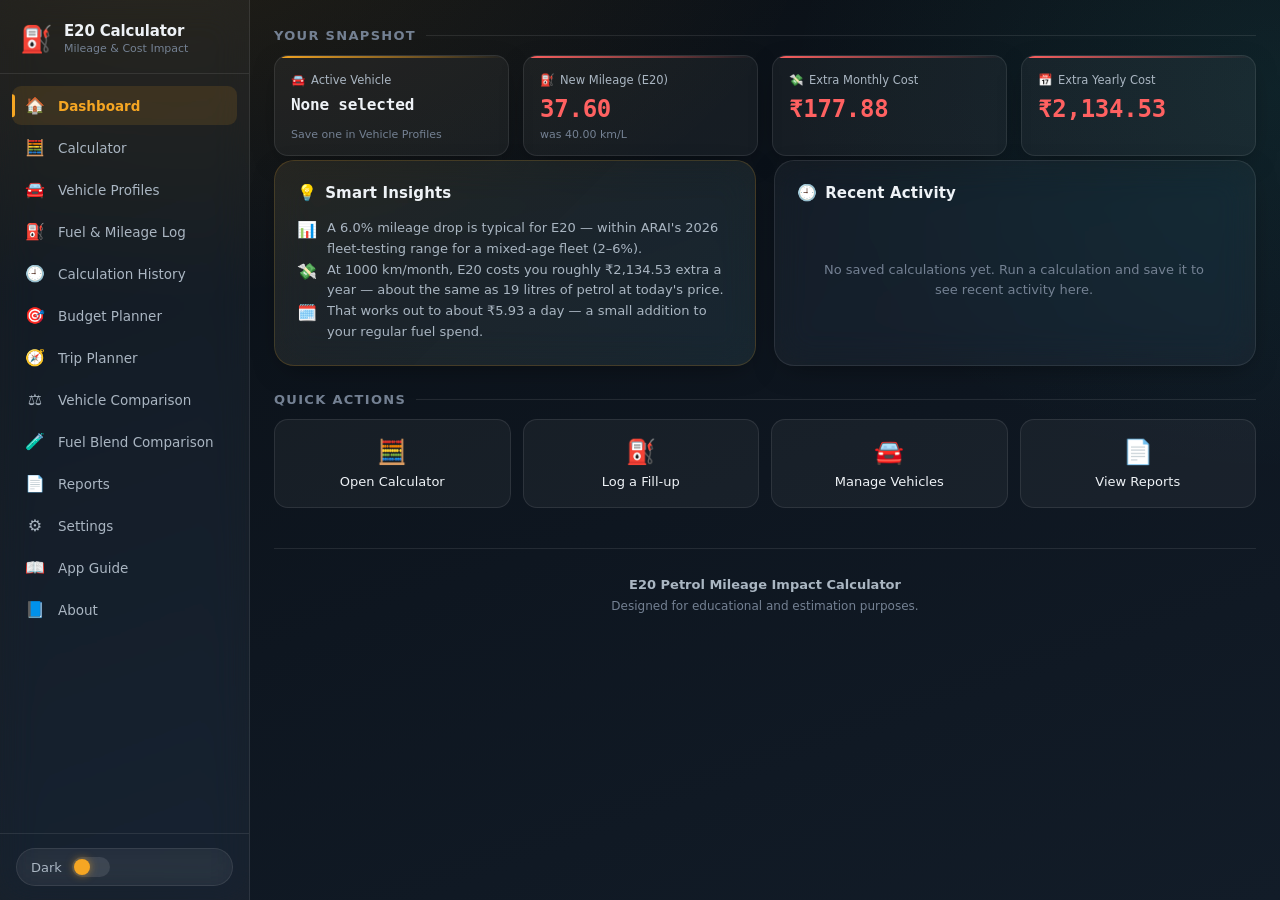
==== app/index.html @ 0dca6114 "Initial Deploy Initial Deploy" ====
<!DOCTYPE html>
<html lang="en">
<head>
<meta charset="UTF-8">
<meta name="viewport" content="width=device-width, initial-scale=1.0">
<title>E20 Mileage &amp; Cost Impact Calculator</title>
<link rel="manifest" href="manifest.json">
<meta name="theme-color" content="#0a0f14">
<meta name="description" content="See how switching to E20 petrol affects your mileage, fuel cost, and monthly running expenses.">
<link rel="icon" type="image/png" sizes="192x192" href="icons/icon-192.png">
<link rel="apple-touch-icon" href="icons/icon-192.png">
<meta name="apple-mobile-web-app-capable" content="yes">
<meta name="apple-mobile-web-app-status-bar-style" content="black-translucent">
<meta name="apple-mobile-web-app-title" content="E20 Calculator">
<link rel="stylesheet" href="styles.css">
</head>
<body data-theme="dark">
<div class="app-shell">

  <div class="mobile-topbar">
    <button class="hamburger-btn" id="hamburgerBtn" aria-label="Open navigation menu" aria-expanded="false">
      <span></span><span></span><span></span>
    </button>
    <div class="mobile-topbar-title">⛽ E20 Calculator</div>
    <div class="theme-toggle" id="themeToggleMobile" role="button" aria-label="Toggle theme">
      <div class="toggle-track"><div class="toggle-dot"></div></div>
    </div>
  </div>

  <div class="sidebar-backdrop" id="sidebarBackdrop"></div>

  <nav class="app-sidebar" id="appSidebar">
    <div class="sidebar-brand">
      <span class="brand-icon">⛽</span>
      <div>
        <div class="brand-title">E20 Calculator</div>
        <div class="brand-sub">Mileage &amp; Cost Impact</div>
      </div>
    </div>
    <div class="sidebar-nav" id="sidebarNav">
      <button class="nav-item" data-tab="dashboard"><span class="nav-icon">🏠</span><span class="nav-label">Dashboard</span></button>
      <button class="nav-item" data-tab="calculator"><span class="nav-icon">🧮</span><span class="nav-label">Calculator</span></button>
      <button class="nav-item" data-tab="vehicles"><span class="nav-icon">🚘</span><span class="nav-label">Vehicle Profiles</span></button>
      <button class="nav-item" data-tab="fuellog"><span class="nav-icon">⛽</span><span class="nav-label">Fuel & Mileage Log</span></button>
      <button class="nav-item" data-tab="history"><span class="nav-icon">🕘</span><span class="nav-label">Calculation History</span></button>
      <button class="nav-item" data-tab="budget"><span class="nav-icon">🎯</span><span class="nav-label">Budget Planner</span></button>
      <button class="nav-item" data-tab="trip"><span class="nav-icon">🧭</span><span class="nav-label">Trip Planner</span></button>
      <button class="nav-item" data-tab="compare"><span class="nav-icon">⚖️</span><span class="nav-label">Vehicle Comparison</span></button>
      <button class="nav-item" data-tab="blend"><span class="nav-icon">🧪</span><span class="nav-label">Fuel Blend Comparison</span></button>
      <button class="nav-item" data-tab="reports"><span class="nav-icon">📄</span><span class="nav-label">Reports</span></button>
      <button class="nav-item" data-tab="settings"><span class="nav-icon">⚙️</span><span class="nav-label">Settings</span></button>
      <button class="nav-item" data-tab="guide"><span class="nav-icon">📖</span><span class="nav-label">App Guide</span></button>
      <button class="nav-item" data-tab="about"><span class="nav-icon">📘</span><span class="nav-label">About</span></button>
    </div>
    <div class="sidebar-footer">
      <div class="theme-toggle" id="themeToggle" role="button" aria-label="Toggle theme">
        <span id="themeLabel">Dark</span>
        <div class="toggle-track"><div class="toggle-dot"></div></div>
      </div>
    </div>
  </nav>

  <main class="app-main">
    <div class="wrap">

      <section class="tab-panel" data-tab="dashboard" id="tab-dashboard">
        <div class="section-title" style="margin-top:0;">Your Snapshot</div>
        <div class="stats-grid" id="dashboardStats"></div>

        <div class="dashboard-columns">
          <div class="card insights-card">
            <h2><span class="ic">💡</span>Smart Insights</h2>
            <div id="dashboardInsightsList"></div>
          </div>
          <div class="card">
            <h2><span class="ic">🕘</span>Recent Activity</h2>
            <div class="history-list" id="dashboardRecentActivity"></div>
          </div>
        </div>

        <div class="section-title">Quick Actions</div>
        <div class="quick-actions-grid">
          <button class="quick-action-btn" data-goto-tab="calculator"><span class="qa-icon">🧮</span><span>Open Calculator</span></button>
          <button class="quick-action-btn" data-goto-tab="fuellog"><span class="qa-icon">⛽</span><span>Log a Fill-up</span></button>
          <button class="quick-action-btn" data-goto-tab="vehicles"><span class="qa-icon">🚘</span><span>Manage Vehicles</span></button>
          <button class="quick-action-btn" data-goto-tab="reports"><span class="qa-icon">📄</span><span>View Reports</span></button>
        </div>
      </section>

      <section class="tab-panel" data-tab="calculator" id="tab-calculator">
        <div class="grid">
          <div>
      <div class="card">
        <h2><span class="ic">⛽</span>Your Numbers</h2>

        <div class="field">
          <label>Original Mileage (km/L)
            <span class="tip">i<span class="bubble">Your car's mileage before E20, in kilometres per litre.</span></span>
          </label>
          <div class="input-row no-prefix">
            <input type="number" id="origMileage" value="40" step="0.1" min="0.1">
            <span class="suffix">km/L</span>
          </div>
          <div class="err-msg" id="err-origMileage">Enter a value greater than 0.</div>
        </div>

        <div class="field">
          <label>Mileage Drop (%)
            <span class="tip">i<span class="bubble">Percentage drop in mileage after switching to E20 petrol. Official Indian sources quote 1–7% depending on your vehicle — see the reference table below.</span></span>
          </label>
          <div class="input-row no-prefix">
            <input type="number" id="mileageDrop" value="6" step="0.1" min="0" max="100">
            <span class="suffix">%</span>
          </div>
          <input type="range" id="mileageDropSlider" class="slider" min="0" max="10" step="0.1" value="6">
          <div class="err-msg" id="err-mileageDrop">Enter a value between 0 and 100.</div>
        </div>

        <div class="field">
          <label>Petrol Price (₹ per litre)
            <span class="tip">i<span class="bubble">Current price you pay per litre of petrol.</span></span>
          </label>
          <div class="input-row">
            <span class="prefix">₹</span>
            <input type="number" id="petrolPrice" value="111.47" step="0.01" min="0.01">
          </div>
          <div class="err-msg" id="err-petrolPrice">Enter a value greater than 0.</div>
        </div>

        <div class="field">
          <label>Amount of Petrol Purchased (₹)
            <span class="tip">i<span class="bubble">How much money you typically spend on petrol in one fill.</span></span>
          </label>
          <div class="input-row">
            <span class="prefix">₹</span>
            <input type="number" id="amountPurchased" value="1000" step="1" min="0.01">
          </div>
          <div class="err-msg" id="err-amountPurchased">Enter a value greater than 0.</div>
        </div>

        <div class="field">
          <label>Monthly Distance (km)
            <span class="tip">i<span class="bubble">Roughly how many kilometres you drive in a month, used for monthly &amp; yearly impact.</span></span>
          </label>
          <div class="input-row no-prefix">
            <input type="number" id="monthlyKm" value="1000" step="10" min="0">
            <span class="suffix">km</span>
          </div>
          <div class="err-msg" id="err-monthlyKm">Enter a value of 0 or more.</div>
        </div>

        <div class="btn-row">
          <button class="btn btn-primary" id="resetBtn">↺ Reset</button>
          <button class="btn btn-ghost" id="copyBtn">⧉ Copy Results</button>
        </div>
      </div>
          </div>

          <div>
      <div class="section-title" style="margin-top:0;">Headline Impact</div>
      <button class="btn btn-primary" id="saveHistoryBtn" style="width:100%; margin-bottom:16px;">💾 Save Current Calculation to History</button>
      <div class="stats-grid" id="headlineStats"></div>

      <div class="card insights-card">
        <h2><span class="ic">💡</span>Smart Insights</h2>
        <div id="insightsList"></div>
      </div>
      <div class="section-title">Distance &amp; Fuel Breakdown</div>
      <div class="stats-grid" id="breakdownStats"></div>

      <div class="section-title">Cost of Lost Distance</div>
      <div class="stats-grid" id="lostCostStats"></div>

      <div class="section-title">Monthly &amp; Yearly Impact</div>
      <div class="card">
        <div class="field" style="max-width:260px;">
          <label>Monthly Distance Driven
            <span class="tip">i<span class="bubble">Edit on the left panel — this drives the figures below.</span></span>
          </label>
        </div>
        <div class="stats-grid" id="monthlyStats"></div>
      </div>

      <div class="section-title">Before vs After — Full Comparison</div>
      <div class="card">
        <div class="table-scroll">
          <table>
            <thead>
              <tr><th>Metric</th><th>Before E20</th><th>After E20</th><th>Difference</th></tr>
            </thead>
            <tbody id="compTableBody"></tbody>
          </table>
        </div>
      </div>

      <div class="section-title">Visual Comparison</div>
      <div class="charts-grid">
        <div class="card chart-box">
          <div class="chart-title">Mileage — Before vs After (km/L)</div>
          <canvas id="chartMileage" height="140"></canvas>
        </div>
        <div class="card chart-box">
          <div class="chart-title">Distance for ₹1000 — Before vs After (km)</div>
          <canvas id="chartDistance" height="140"></canvas>
        </div>
        <div class="card chart-box">
          <div class="chart-title">Monthly Fuel Cost — Before vs After (₹)</div>
          <canvas id="chartMonthly" height="140"></canvas>
        </div>
        <div class="card chart-box">
          <div class="chart-title">Mileage Loss Gauge</div>
          <canvas id="chartGauge" height="180"></canvas>
        </div>
      </div>

      <div class="section-title">Formulas</div>
      <div class="card">
        <div class="collapsible-header" id="formulaToggle">
          <h2 style="margin-bottom:0;"><span class="ic">📐</span>How are these values calculated?</h2>
          <span class="chev">▾</span>
        </div>
        <div class="collapsible-body" id="formulaBody">
          <div style="padding-top:16px;" id="formulaList"></div>
        </div>
      </div>
          </div>
        </div>

  <div class="section-title">Advanced Mode</div>
  <div class="card">
    <div class="collapsible-header" id="advancedModeHeader">
      <h2 style="margin-bottom:0;"><span class="ic">🎛️</span>Driving Condition Modifiers</h2>
      <label class="toggle-switch">
        <input type="checkbox" id="advancedModeToggle">
        <span class="toggle-switch-track"><span class="toggle-switch-dot"></span></span>
      </label>
    </div>
    <p class="edu-p" style="margin:12px 0 0;">Fine-tune your Original Mileage for real driving conditions. <strong>These percentages are illustrative starting points, not sourced measurements</strong> — adjust them to match your own experience. They combine multiplicatively, so mileage can never be pushed to zero however many negative options you pick.</p>
    <div class="collapsible-body" id="advancedModeBody">
      <div style="padding-top:16px;">
        <div id="advancedModifiers" class="advanced-modifiers-grid"></div>
        <div id="advancedSummary" style="margin-top:6px;"></div>
      </div>
    </div>
  </div>
      </section>

      <section class="tab-panel" data-tab="vehicles" id="tab-vehicles">
        <div class="section-title" style="margin-top:0;">Vehicle Profiles</div>
      <div class="card">
        <h2><span class="ic">🚘</span>Vehicle Details</h2>

        <div class="field">
          <label>Saved Vehicle</label>
          <div class="profile-row">
            <select id="profileSelect" class="styled-select">
              <option value="">+ New vehicle…</option>
            </select>
            <button class="icon-btn danger" id="deleteProfileBtn" title="Delete this saved vehicle" aria-label="Delete this saved vehicle" style="display:none;">🗑</button>
          </div>
        </div>

        <div class="field">
          <label>Vehicle Type</label>
          <div class="input-row no-prefix">
            <select id="vehicleType" class="styled-select">
              <option value="car">Car</option>
              <option value="motorcycle">Motorcycle</option>
              <option value="scooter">Scooter</option>
            </select>
          </div>
        </div>

        <div class="field">
          <label>Company / Manufacturer</label>
          <div class="input-row no-prefix">
            <select id="vehicleCompany" class="styled-select">
              <option value="">Select company…</option>
            </select>
          </div>
        </div>

        <div class="field">
          <label>Vehicle Model
            <span class="tip">i<span class="bubble">Pick a model — the reference image and quick facts load automatically from Wikipedia.</span></span>
          </label>
          <div class="input-row no-prefix">
            <select id="vehicleModel" class="styled-select" disabled>
              <option value="">Select company first…</option>
            </select>
          </div>
        </div>

        <div class="field">
          <label>Fuel Type</label>
          <div class="input-row no-prefix">
            <select id="vehicleFuelType" class="styled-select">
              <option>Petrol</option>
              <option>Petrol (E20)</option>
              <option>CNG</option>
              <option>Diesel</option>
            </select>
          </div>
        </div>

        <div class="btn-row" style="margin-bottom:16px;">
          <button class="btn btn-ghost" id="fetchImageBtn">🔄 Refresh Image</button>
          <button class="btn btn-primary" id="saveProfileBtn">💾 Save Vehicle</button>
        </div>

        <div class="vehicle-preview" id="vehiclePreview">
          <div class="vp-icon" id="vpIcon"></div>
          <div class="vp-caption" id="vpCaption">Pick a type, company, and model to see a reference image here.</div>
        </div>
        <div class="vp-meta" id="vpMeta" style="display:none;">
          <div class="vp-title" id="vpTitle"></div>
          <div class="vp-extract" id="vpExtract"></div>
          <div class="vp-source">Image &amp; summary via Wikipedia · fetched live, requires internet access</div>
        </div>
      </div>
      </section>

      <section class="tab-panel" data-tab="fuellog" id="tab-fuellog">
  <div class="section-title">Fuel Log &amp; Real-World Mileage</div>
  <div class="card">
    <div class="fuel-log-grid">
      <div class="fuel-log-form" id="fuelLogForm">
        <p class="edu-p" id="fuelLogVehicleHint" style="margin-bottom:16px;">Select or save a vehicle above to start logging fill-ups.</p>

        <div class="field">
          <label>Date</label>
          <div class="input-row no-prefix"><input type="date" id="fuelDate"></div>
        </div>
        <div class="field">
          <label>Odometer Reading (km)</label>
          <div class="input-row no-prefix"><input type="number" id="fuelOdometer" min="0" step="1" placeholder="e.g. 15420"></div>
        </div>
        <div class="field">
          <label>Amount Paid (₹)
            <span class="tip">i<span class="bubble">What you told the attendant to fill for — e.g. "₹500 worth". Litres below are calculated from this automatically.</span></span>
          </label>
          <div class="input-row"><span class="prefix">₹</span><input type="number" id="fuelAmount" min="0" step="1" placeholder="e.g. 950"></div>
        </div>
        <div class="field">
          <label>Petrol Price (₹/L)</label>
          <div class="input-row"><span class="prefix">₹</span><input type="number" id="fuelPricePerLitre" min="0.01" step="0.01" placeholder="e.g. 111.47"></div>
        </div>
        <div class="field">
          <label>Litres Filled
            <span class="tip">i<span class="bubble">Auto-calculated as Amount ÷ Price. Edit directly if the pump's actual reading differs.</span></span>
          </label>
          <div class="input-row no-prefix">
            <input type="number" id="fuelLitres" min="0.1" step="0.01" placeholder="auto-calculated">
            <span class="suffix" id="fuelLitresAutoTag">auto</span>
          </div>
        </div>
        <button class="btn btn-primary" id="addFuelLogBtn" style="width:100%;">+ Add Fill-up</button>
      </div>

      <div class="fuel-log-results">
        <div class="stat" style="margin-bottom:14px;">
          <div class="s-label">📏 Measured Average Mileage</div>
          <div class="s-value" id="avgMileageValue">—</div>
          <div class="s-sub">calculated from your logged fill-ups, full-to-full</div>
        </div>
        <button class="btn btn-ghost" id="useFuelMileageBtn" style="width:100%; margin-bottom:16px;" disabled>⤴ Use This as Original Mileage</button>
        <div class="table-scroll">
          <table class="ref-table log-table">
            <thead>
              <tr><th>Date</th><th>Odometer</th><th>Litres</th><th>₹ Paid</th><th>Mileage</th><th></th></tr>
            </thead>
            <tbody id="fuelLogBody"></tbody>
          </table>
        </div>
      </div>
    </div>
  </div>
      </section>

      <section class="tab-panel" data-tab="history" id="tab-history">
  <div class="section-title">Calculation History</div>
  <div class="card">
    <div class="history-toolbar">
      <div class="search-box">
        <span class="search-icon">🔍</span>
        <input type="text" id="historySearch" placeholder="Search by vehicle or note…" autocomplete="off">
        <button class="search-clear" id="historySearchClear" aria-label="Clear search" style="display:none;">×</button>
      </div>
      <button class="btn btn-ghost" id="clearHistoryBtn">🗑 Clear All</button>
    </div>
    <div class="history-list" id="historyList"></div>
  </div>
      </section>

      <section class="tab-panel" data-tab="budget" id="tab-budget">
        <div class="section-title" style="margin-top:0;">Fuel Budget Planner</div>
      <div class="card">
        <h2><span class="ic">🎯</span>Fuel Budget Planner</h2>
        <div class="field">
          <label>Fuel Budget (₹)
            <span class="tip">i<span class="bubble">A rupee amount you have in mind — see how far it takes you before vs after E20.</span></span>
          </label>
          <div class="input-row">
            <span class="prefix">₹</span>
            <input type="number" id="budgetAmount" min="0" step="10" placeholder="e.g. 2000">
          </div>
        </div>
        <div class="stats-grid" id="budgetResults">
          <div class="empty-state">Enter a budget to see how far it takes you.</div>
        </div>
      </div>
      </section>

      <section class="tab-panel" data-tab="trip" id="tab-trip">
        <div class="section-title" style="margin-top:0;">Trip Planner</div>
      <div class="card">
        <h2><span class="ic">🧭</span>Trip Cost Calculator</h2>
        <div class="field">
          <label>Trip Distance (km)
            <span class="tip">i<span class="bubble">One-way distance for this trip. Uses your Original Mileage, Mileage Drop, and Petrol Price above.</span></span>
          </label>
          <div class="input-row no-prefix">
            <input type="number" id="tripDistance" min="0" step="1" placeholder="e.g. 120">
            <span class="suffix">km</span>
          </div>
        </div>
        <div class="field">
          <label>Trip Type</label>
          <div class="input-row no-prefix">
            <select id="tripType" class="styled-select">
              <option value="oneway">One-way</option>
              <option value="roundtrip">Round trip</option>
            </select>
          </div>
        </div>
        <div class="stats-grid" id="tripResults">
          <div class="empty-state">Enter a trip distance to see the fuel cost.</div>
        </div>
      </div>
      </section>

      <section class="tab-panel" data-tab="compare" id="tab-compare">
  <div class="section-title">Compare Two Vehicles</div>
  <div class="card">
    <p class="edu-p" style="margin-bottom:16px;">Pick two saved vehicles to compare side by side under the same petrol price, mileage-drop %, and monthly distance.</p>
    <div class="compare-grid">
      <div class="field">
        <label>Vehicle A</label>
        <div class="input-row no-prefix"><select id="compareVehicleA" class="styled-select"><option value="">Select a saved vehicle…</option></select></div>
      </div>
      <div class="field">
        <label>Vehicle B</label>
        <div class="input-row no-prefix"><select id="compareVehicleB" class="styled-select"><option value="">Select a saved vehicle…</option></select></div>
      </div>
    </div>
    <div id="compareResults">
      <div class="empty-state">Pick two saved vehicles above to compare them side by side.</div>
    </div>
  </div>
      </section>

      <section class="tab-panel" data-tab="blend" id="tab-blend">
  <div class="section-title">Fuel Blend Comparison</div>
  <div class="card">
    <p class="edu-p" style="margin-bottom:6px;">How mileage and cost-per-km compare across ethanol blends, using an energy-density model (petrol ≈ 32 MJ/L, ethanol ≈ 21 MJ/L).</p>
    <p class="edu-p" style="margin-bottom:16px; font-size:12px; color:var(--text-2);">Note: this uses a physics-based energy-density estimate, which is a different method from the empirically-sourced "Mileage Drop %" used in the main calculator above — the two won't match exactly, and that's expected. E85 isn't sold in India; it's shown for international reference.</p>
    <div class="table-scroll">
      <table class="ref-table">
        <thead><tr><th>Blend</th><th>Estimated Mileage</th><th>Cost per km</th></tr></thead>
        <tbody id="blendTableBody"></tbody>
      </table>
    </div>
  </div>
      </section>

      <section class="tab-panel" data-tab="reports" id="tab-reports">
        <div class="section-title" style="margin-top:0;">Generate &amp; Export</div>
        <div class="card">
          <p class="edu-p" style="margin-bottom:16px;">Export the current calculation as a printable report, PDF, CSV, or a shareable link. All reports use whichever numbers are currently set in the Calculator tab.</p>
        <div class="btn-row">
          <button class="btn btn-ghost" id="printBtn">🖶 Print Report</button>
          <button class="btn btn-ghost" id="pdfBtn">⬇ Export as PDF</button>
        </div>
        <div class="btn-row">
          <button class="btn btn-ghost" id="csvExportBtn">📊 Export as CSV</button>
        </div>
        <div class="btn-row">
          <button class="btn btn-ghost" id="copyLinkBtn">🔗 Copy Shareable Link</button>
          <button class="btn btn-ghost" id="whatsappShareBtn">💬 Share on WhatsApp</button>
        </div>
        </div>

  <div class="section-title">Ownership Impact Dashboard</div>
  <div class="card">
    <p class="edu-p" style="margin-bottom:16px;">Projects your E20 mileage penalty forward in time, assuming your driving pattern and petrol price stay roughly constant. Treat this as a ballpark, not a forecast — prices and habits change.</p>
    <div class="field" style="max-width:280px;">
      <label>Months Since Switching to E20
        <span class="tip">i<span class="bubble">Roughly how many months you've been running on E20 petrol.</span></span>
      </label>
      <div class="input-row no-prefix">
        <input type="number" id="monthsOnE20" value="3" min="0" step="1">
        <span class="suffix">months</span>
      </div>
    </div>
    <div class="stats-grid" id="ownershipStats"></div>
  </div>
  <div class="section-title">CO₂ Emissions Estimate</div>
  <div class="card">
    <p class="edu-p" style="margin-bottom:6px;">Tailpipe CO₂ from fossil carbon only — using the standard 2.31 kg CO₂/L petrol factor, applied to the non-ethanol share of the blend (ethanol's combustion carbon is conventionally counted as biogenic, not fossil).</p>
    <p class="edu-p" style="margin-bottom:16px; font-size:12px; color:var(--text-2);">This does not include upstream/well-to-wheel emissions from growing and producing ethanol — that's a separate, more contested calculation this tool doesn't attempt.</p>
    <div class="stats-grid" id="co2Stats"></div>
  </div>
      </section>

      <section class="tab-panel" data-tab="settings" id="tab-settings">
        <div class="section-title" style="margin-top:0;">Appearance</div>
        <div class="card">
          <p class="edu-p">Dark and light mode are available from the theme toggle in the sidebar (or top bar on mobile) — your choice is remembered automatically the next time you open the app.</p>
        </div>

        <div class="section-title">Data Management</div>
        <div class="card">
          <p class="edu-p" style="margin-bottom:16px;">Everything you enter — vehicle profiles, calculation history, and fuel logs — is stored only in this browser's local storage. Nothing is uploaded anywhere. Back up your data before clearing site data, switching browsers, or moving to a new device.</p>
          <div class="btn-row">
            <button class="btn btn-ghost" id="exportAllDataBtn">⬇ Export All Data (Backup)</button>
            <button class="btn btn-ghost" id="importAllDataBtn">⬆ Import Data</button>
          </div>
          <input type="file" id="importDataFile" accept="application/json" style="display:none;">
          <div class="btn-row">
            <button class="btn btn-ghost" id="clearAllDataBtn" style="border-color:rgba(255,97,97,0.35); color:var(--red);">🗑 Clear All App Data</button>
          </div>
          <p class="edu-p" id="dataManagementStatus" style="margin-top:12px; font-size:12px;"></p>
        </div>

        <div class="section-title">About This Build</div>
        <div class="card">
          <p class="edu-p">E20 Mileage &amp; Cost Impact Calculator is a fully client-side tool — no backend, no account, no server-side database. Calculations run entirely in your browser. The only network calls this app makes are the optional vehicle-image lookup (Wikipedia) and the optional WhatsApp share link, both only when you trigger them.</p>
        </div>
      </section>

      <section class="tab-panel" data-tab="guide" id="tab-guide">
        <div class="section-title" style="margin-top:0;">App Guide &amp; Site Map</div>
        <div class="card">
          <p class="edu-p">A quick tour of what each section does, so first-time visitors can find their way around.</p>
        </div>

        <div class="guide-module-grid">
          <div class="guide-module"><span class="gm-icon">🧮</span><div><strong>Calculator</strong><p>The core tool — enter your mileage, petrol price, and usage to see the full E20 cost breakdown, charts, and formulas.</p></div></div>
          <div class="guide-module"><span class="gm-icon">🚘</span><div><strong>Vehicle Profiles</strong><p>Save vehicles by type, company, and model, with a reference image pulled from Wikipedia. Switch between saved vehicles anywhere in the app.</p></div></div>
          <div class="guide-module"><span class="gm-icon">⛽</span><div><strong>Fuel &amp; Mileage Log</strong><p>Log real fill-ups (date, odometer, amount, price) to track your vehicle's actual measured mileage over time.</p></div></div>
          <div class="guide-module"><span class="gm-icon">🕘</span><div><strong>Calculation History</strong><p>Save any calculation as a snapshot, search past ones, and click any entry to restore those exact inputs.</p></div></div>
          <div class="guide-module"><span class="gm-icon">🎯</span><div><strong>Budget Planner</strong><p>Flip the question around: given a rupee amount, how far does it take you before vs after E20?</p></div></div>
          <div class="guide-module"><span class="gm-icon">🧭</span><div><strong>Trip Planner</strong><p>One-way or round-trip fuel cost for a specific journey, using your current mileage and petrol price.</p></div></div>
          <div class="guide-module"><span class="gm-icon">⚖️</span><div><strong>Vehicle Comparison</strong><p>Compare two saved vehicles side by side under the same assumptions.</p></div></div>
          <div class="guide-module"><span class="gm-icon">🧪</span><div><strong>Fuel Blend Comparison</strong><p>See how E0/E10/E20/E85 compare on mileage and cost, using an energy-density model.</p></div></div>
          <div class="guide-module"><span class="gm-icon">📄</span><div><strong>Reports</strong><p>Export the current calculation as a print/PDF report or CSV, or share a link — plus longer-range Ownership and CO₂ views.</p></div></div>
          <div class="guide-module"><span class="gm-icon">⚙️</span><div><strong>Settings</strong><p>Back up or restore all your app data as a file, or clear everything and start fresh.</p></div></div>
        </div>

        <div class="section-title">How Calculations Work</div>
        <div class="card">
          <p class="edu-p">Every figure starts from your <strong>Original Mileage</strong> (before E20) and a <strong>Mileage Drop %</strong> (how much worse it gets after E20). Everything else — cost per km, monthly impact, distance lost — is derived from just those two numbers plus petrol price and how much you drive. See the About tab for where the drop-percentage ranges come from, or the Formulas panel inside Calculator for the exact math.</p>
        </div>

        <div class="section-title">How to Use Fuel Logs</div>
        <div class="card">
          <p class="edu-p">Tell it what you actually did at the pump: how much you paid and the price per litre — litres are calculated for you automatically (matching how most people actually buy fuel in India). Log a few fill-ups against a saved vehicle and the app derives your real measured mileage, which you can pull straight into the Calculator with one click.</p>
        </div>

        <div class="section-title">How Reports Are Generated</div>
        <div class="card">
          <p class="edu-p">Reports tab is where every export lives. <strong>Print/PDF</strong> builds a dedicated, print-only report layout (not a screenshot of the dashboard) with charts, tables, and insights. <strong>CSV</strong> exports the same underlying data as a spreadsheet-friendly file. Both always reflect whatever is currently set in the Calculator tab.</p>
        </div>

        <div class="section-title">App FAQ</div>
        <div class="card">
          <details class="faq-item">
            <summary>Is my data private?</summary>
            <p>Yes — everything is stored only in your browser's local storage. Nothing is uploaded to a server. The only outgoing requests are the optional Wikipedia image lookup and WhatsApp share link, both only when you trigger them.</p>
          </details>
          <details class="faq-item">
            <summary>What happens if I clear my browser data?</summary>
            <p>Your vehicles, history, and fuel logs will be lost, since nothing is backed up automatically anywhere else. Use Settings → Export All Data beforehand if you want a backup.</p>
          </details>
          <details class="faq-item">
            <summary>Can I use this offline?</summary>
            <p>Yes, once installed as an app (or visited once with an internet connection) — everything except the vehicle-image lookup and WhatsApp share works fully offline.</p>
          </details>
          <details class="faq-item">
            <summary>How do I install it as an app?</summary>
            <p>On Android Chrome, look for an "Install app" or "Add to Home Screen" prompt. Once installed, it opens full-screen with its own icon, just like a native app.</p>
          </details>
        </div>
      </section>

      <section class="tab-panel" data-tab="about" id="tab-about">
  <div class="section-title">Understanding E20</div>
  <div class="card">
    <h2><span class="ic">📘</span>What is E20, and why does it change your mileage?</h2>
    <p class="edu-p">E20 is petrol blended with 20% ethanol, up from the 10% (E10) blend most pumps sold until recently. India completed the shift to E20 availability nationwide as part of the government's ethanol blending programme, which moved faster than its original 2030 target.</p>
    <p class="edu-p">The reason mileage dips isn't a fault in your engine — it's basic chemistry. Ethanol carries noticeably less energy per litre than petrol: roughly <strong>21 MJ/L for ethanol versus about 32 MJ/L for petrol</strong>, per data from the IEA's Advanced Motor Fuels programme and the US Department of Energy. Blend in 20% of a lower-energy fuel, and the engine has to burn a bit more of it to produce the same power — so your km/L figure drops, even though nothing mechanical has changed.</p>
    <p class="edu-p">The good news: ARAI's 2026 fleet testing found that drivability, startability, and acceleration were unaffected in compatible vehicles — fuel economy is the only measurable cost.</p>
  </div>
  <div class="section-title">Which Efficiency-Drop Should You Use?</div>
  <div class="card">
    <p class="edu-p" style="margin-bottom:16px;">The "right" percentage for the Mileage Drop field depends on how your specific engine is calibrated. Use the row closest to your vehicle, then set the slider to match.</p>
    <div class="table-scroll">
      <table class="ref-table">
        <thead>
          <tr><th>Vehicle / engine calibration</th><th>Typical drop</th><th>Source basis</th></tr>
        </thead>
        <tbody>
          <tr><td>Designed &amp; calibrated for E20 (newer models)</td><td class="ref-typical">1–2%</td><td>NITI Aayog roadmap (E20-ready four-wheelers)</td></tr>
          <tr><td>Four-wheeler, E0-designed, E10-calibrated, on E20</td><td class="ref-typical">6–7%</td><td>NITI Aayog roadmap</td></tr>
          <tr><td>Two-wheeler, E0-designed, E10-calibrated, on E20</td><td class="ref-typical">3–4%</td><td>NITI Aayog roadmap</td></tr>
          <tr><td>Mixed-age fleet, real-world driving conditions</td><td class="ref-typical">2–6%</td><td>ARAI controlled fleet testing, July 2026</td></tr>
        </tbody>
      </table>
    </div>
  </div>
  <div class="section-title">Assumptions &amp; Limitations</div>
  <div class="card">
    <ul class="edu-list">
      <li>The mileage drop is modelled as a simple proportional reduction in km/L, matching how ARAI and industry sources describe the effect.</li>
      <li>E20 and the previous blend are assumed to cost the same per litre at the pump, which reflects current Indian pricing. If a price differential is introduced later, actual extra cost would differ.</li>
      <li>Your "Original Mileage" should ideally be your own real-world figure rather than a manufacturer's lab-tested number, since the drop percentage is applied on top of it.</li>
      <li>Driving distance, style, and conditions are held constant between the before/after comparison — only the fuel changes. In practice, tyre pressure, traffic, and maintenance affect mileage far more than the blend itself.</li>
      <li>This tool covers petrol vehicles moving from E10 to E20. It does not model E85, flex-fuel, or diesel vehicles.</li>
    </ul>
  </div>
  <div class="section-title">Frequently Asked Questions</div>
  <div class="card">
    <details class="faq-item">
      <summary>Does E20 petrol actually reduce mileage?</summary>
      <p>Yes. Ethanol holds less energy per litre than petrol, so a 20% ethanol blend delivers slightly less energy per litre overall. ARAI's 2026 testing measured a 2–6% drop in fuel consumption across a range of vehicle ages, and drivability was unaffected in compatible vehicles.</p>
    </details>
    <details class="faq-item">
      <summary>Is E20 petrol mandatory in India?</summary>
      <p>India rolled out E20 availability nationwide in a phased manner from April 2023, reaching the 20% blending target during the 2025–26 ethanol supply year — ahead of the original 2030 schedule set out in the National Biofuel Policy.</p>
    </details>
    <details class="faq-item">
      <summary>What efficiency-drop percentage should I use for my car?</summary>
      <p>Match your vehicle to the closest row in the reference table above. Newer, E20-calibrated vehicles sit around 1–2%, while older E0-designed vehicles running on E20 can see 6–7% for four-wheelers or 3–4% for two-wheelers.</p>
    </details>
    <details class="faq-item">
      <summary>Is E20 bad for my car's engine?</summary>
      <p>ARAI's long-term trials — covering 40,000 km for passenger vehicles and 20,000 km for two-wheelers — found no engine breakdowns attributable to E20 in compatible vehicles. Older vehicles not designed for higher ethanol content may face compatibility issues with certain hoses, seals, or fuel-system components, which is a separate concern from the mileage impact this calculator estimates.</p>
    </details>
    <details class="faq-item">
      <summary>Does E20 affect two-wheelers more than cars?</summary>
      <p>Generally the opposite — NITI Aayog's roadmap estimated a larger drop for older four-wheelers (6–7%) than for older two-wheelers (3–4%), since two-wheeler engines were typically re-tuned earlier in the transition.</p>
    </details>
    <details class="faq-item">
      <summary>Will the mileage loss improve as newer vehicles arrive?</summary>
      <p>Yes — vehicles specifically engineered and calibrated for E20 from the factory are expected to see a much smaller drop (around 1–2%) than older vehicles retrofitted or simply tolerant of the blend.</p>
    </details>
  </div>
  <div class="section-title">Sources &amp; Disclaimer</div>
  <div class="card">
    <div class="disclaimer-box">
      This calculator is provided for general information and estimation only. Results depend entirely on the values you enter and the mileage-drop assumption you choose — please treat them as an estimate, not a guarantee, and double-check anything important before relying on it.
    </div>
    <div class="section-title" style="margin-top:20px; margin-bottom:10px; font-size:11px;">Sources</div>
    <ul class="edu-list source-list">
      <li>NITI Aayog &amp; Ministry of Petroleum and Natural Gas — <em>Roadmap for Ethanol Blending in India 2020–25</em> (Expert Committee Report, June 2021)</li>
      <li>ARAI — E20 fuel efficiency testing, reported via Business Today and ANI, July 2026 (2–6% mileage loss across a mixed-age fleet)</li>
      <li>IEA Advanced Motor Fuels programme — ethanol and gasoline fuel property data (energy content per litre)</li>
      <li>US Department of Energy, Alternative Fuels Data Center — fuel property comparisons</li>
    </ul>
  </div>
      </section>


      <footer>
        <div class="f-title">E20 Petrol Mileage Impact Calculator</div>
        <div>Designed for educational and estimation purposes.</div>
      </footer>
    </div>
  </main>
</div>

<div id="printReport" class="print-only" aria-hidden="true"></div>

<div class="toast" id="toast">Copied to clipboard</div>

<script src="utils/format.js"></script>
<script src="utils/shareLink.js"></script>
<script src="utils/csvExport.js"></script>
<script src="storage/storage.js"></script>
<script src="modules/vehicleProfiles.js"></script>
<script src="modules/calculationHistory.js"></script>
<script src="modules/fuelLog.js"></script>
<script src="modules/calcEngine.js"></script>
<script src="modules/tripCalculator.js"></script>
<script src="modules/budgetPlanner.js"></script>
<script src="modules/ownershipDashboard.js"></script>
<script src="modules/insightsEngine.js"></script>
<script src="modules/fuelBlend.js"></script>
<script src="modules/co2Estimator.js"></script>
<script src="modules/vehicleCompare.js"></script>
<script src="modules/advancedMode.js"></script>
<script src="modules/navigation.js"></script>
<script src="modules/dataManagement.js"></script>
<script src="app.js"></script>
</body>
</html>
---- app/styles.css ----
:root{
    --bg-0:#0a0f14;
    --bg-1:#0e1620;
    --bg-2:#121c28;
    --glass:rgba(255,255,255,0.045);
    --glass-brd:rgba(255,255,255,0.09);
    --glass-brd-hi:rgba(255,255,255,0.16);
    --text-0:#eef2f6;
    --text-1:#aab6c2;
    --text-2:#748193;
    --amber:#f5a623;
    --amber-dim:#c98a1d;
    --teal:#2dd4bf;
    --teal-dim:#1ea99a;
    --red:#ff6161;
    --red-dim:#e04b4b;
    --warn:#ffb020;
    --needle:#ff8a3d;
    --radius-lg:20px;
    --radius-md:14px;
    --radius-sm:9px;
    --font-display:'Sora','Segoe UI',ui-sans-serif,system-ui,sans-serif;
    --font-body:'Inter','Segoe UI',ui-sans-serif,system-ui,sans-serif;
    --font-mono:'JetBrains Mono','SFMono-Regular',Consolas,monospace;
    --shadow-card:0 8px 30px -12px rgba(0,0,0,0.55);
  }
  [data-theme="light"]{
    --bg-0:#eef1f5;
    --bg-1:#e6eaf0;
    --bg-2:#dde3ea;
    --glass:rgba(255,255,255,0.55);
    --glass-brd:rgba(20,30,45,0.10);
    --glass-brd-hi:rgba(20,30,45,0.18);
    --text-0:#131a23;
    --text-1:#3d4854;
    --text-2:#67727e;
    --shadow-card:0 8px 30px -14px rgba(20,30,45,0.25);
  }
  *{box-sizing:border-box; margin:0; padding:0;}
  html{scroll-behavior:smooth; overflow-x:hidden; width:100%;}
  body{
    overflow-x:hidden;
    width:100%;
    font-family:var(--font-body);
    background:
      radial-gradient(1100px 620px at 12% -8%, rgba(245,166,35,0.10), transparent 60%),
      radial-gradient(900px 700px at 100% 10%, rgba(45,212,191,0.08), transparent 55%),
      linear-gradient(160deg, var(--bg-0), var(--bg-1) 55%, var(--bg-2));
    background-attachment:fixed;
    color:var(--text-0);
    min-height:100vh;
    transition:background .4s ease, color .3s ease;
  }
  .wrap{max-width:1180px; margin:0 auto; width:100%; padding:28px 24px 80px;}

  /* ---------- Header / gauge hero ---------- */
  .hero{
    display:flex; align-items:center; justify-content:space-between; gap:24px;
    flex-wrap:wrap;
    margin-bottom:26px;
    animation:fadeIn .6s ease both;
  }
  .hero-text .eyebrow{
    font-family:var(--font-mono); font-size:11px; letter-spacing:.18em;
    text-transform:uppercase; color:var(--amber); font-weight:600;
    display:flex; align-items:center; gap:8px; margin-bottom:10px;
  }
  .eyebrow .dot{width:6px;height:6px;border-radius:50%;background:var(--amber); box-shadow:0 0 10px var(--amber); animation:pulse 2s infinite;}
  .hero-text h1{
    font-family:var(--font-display); font-weight:700;
    font-size:clamp(28px,4.2vw,42px); line-height:1.06; letter-spacing:-0.02em;
    background:linear-gradient(100deg,var(--text-0) 30%, var(--amber) 65%, var(--teal) 100%);
    -webkit-background-clip:text; background-clip:text; color:transparent;
    max-width:640px;
  }
  .hero-text p{color:var(--text-1); margin-top:10px; font-size:14.5px; max-width:520px;}
  .theme-toggle{
    display:flex; align-items:center; gap:10px; background:var(--glass);
    border:1px solid var(--glass-brd); padding:8px 8px 8px 14px; border-radius:999px;
    backdrop-filter:blur(14px); cursor:pointer; user-select:none; font-size:13px; color:var(--text-1);
    transition:border-color .2s ease;
  }
  .theme-toggle:hover{border-color:var(--glass-brd-hi);}
  .toggle-track{width:38px; height:20px; border-radius:999px; background:rgba(255,255,255,0.1); position:relative; transition:.3s;}
  .toggle-dot{position:absolute; top:2px; left:2px; width:16px; height:16px; border-radius:50%; background:var(--amber); transition:.3s; box-shadow:0 0 8px rgba(245,166,35,.6);}
  [data-theme="light"] .toggle-dot{left:20px; background:var(--teal);}

  /* ---------- Layout grid ---------- */
  .grid{display:grid; grid-template-columns:minmax(280px,330px) minmax(0,1fr); gap:22px; align-items:start; width:100%;}
  .grid > div{min-width:0;}
  /* The input column is short and the results column is long; instead of a
     dead gap under the inputs, let the input column stick in view while the
     results scroll past it. Only on wide screens where the two-column grid
     is actually active. */
  @media (min-width:901px){
    .grid > div:first-child{ position:sticky; top:20px; }
  }
  @media (max-width:900px){.grid{grid-template-columns:minmax(0,1fr);}}

  .card{
    background:var(--glass);
    border:1px solid var(--glass-brd);
    border-radius:var(--radius-lg);
    backdrop-filter:blur(18px) saturate(140%);
    -webkit-backdrop-filter:blur(18px) saturate(140%);
    box-shadow:var(--shadow-card);
    padding:22px;
    animation:fadeIn .6s ease both;
  }
  .card + .card{margin-top:18px;}
  .card h2{
    font-family:var(--font-display); font-size:15px; font-weight:600;
    letter-spacing:.01em; margin-bottom:16px; display:flex; align-items:center; gap:8px;
    color:var(--text-0);
  }
  .card h2 .ic{font-size:16px;}

  /* ---------- Inputs ---------- */
  .field{margin-bottom:16px; position:relative;}
  .field label{
    display:flex; align-items:center; gap:6px;
    font-size:12px; color:var(--text-1); margin-bottom:7px; font-weight:500;
  }
  .field label .tip{
    width:14px; height:14px; border-radius:50%; border:1px solid var(--text-2);
    color:var(--text-2); font-size:10px; display:inline-flex; align-items:center; justify-content:center;
    cursor:help; position:relative; flex-shrink:0;
  }
  .field label .tip .bubble{
    display:none; position:absolute; bottom:130%; left:50%; transform:translateX(-50%);
    background:var(--bg-2); color:var(--text-0); border:1px solid var(--glass-brd-hi);
    padding:8px 10px; border-radius:8px; font-size:11.5px; font-weight:400; width:210px;
    line-height:1.4; z-index:20; box-shadow:0 10px 30px rgba(0,0,0,.4);
  }
  .field label .tip:hover .bubble{display:block;}
  .input-row{position:relative; display:flex; align-items:center;}
  .input-row .prefix{
    position:absolute; left:12px; color:var(--text-2); font-size:13px; font-family:var(--font-mono); pointer-events:none;
  }
  .input-row input[type="number"], .input-row input[type="text"], .input-row input[type="date"]{
    width:100%; background:rgba(0,0,0,0.18); border:1px solid var(--glass-brd);
    color:var(--text-0); border-radius:var(--radius-sm); padding:11px 14px 11px 30px;
    font-size:14.5px; font-family:var(--font-mono); font-weight:500;
    transition:border-color .2s ease, box-shadow .2s ease;
  }
  [data-theme="light"] .input-row input[type="number"], [data-theme="light"] .input-row input[type="text"], [data-theme="light"] .input-row input[type="date"]{background:rgba(255,255,255,0.6);}
  .input-row.no-prefix input{padding-left:14px;}
  .input-row input:focus{outline:none; border-color:var(--amber); box-shadow:0 0 0 3px rgba(245,166,35,0.15);}
  .input-row input.invalid{border-color:var(--red); box-shadow:0 0 0 3px rgba(255,97,97,0.15);}
  .input-row .suffix{position:absolute; right:12px; color:var(--text-2); font-size:12px;}
  .err-msg{color:var(--red); font-size:11px; margin-top:5px; display:none;}
  .err-msg.show{display:block;}

  .btn-row{display:flex; flex-wrap:wrap; gap:10px; margin-top:20px;}

  /* ---------- Vehicle details ---------- */
  select.styled-select{
    width:100%; background:rgba(0,0,0,0.18); border:1px solid var(--glass-brd);
    color:var(--text-0); border-radius:var(--radius-sm); padding:11px 14px;
    font-size:14px; font-family:var(--font-body); appearance:none;
    background-image:url("data:image/svg+xml,%3Csvg xmlns='http://www.w3.org/2000/svg' viewBox='0 0 24 24' fill='none' stroke='%23aab6c2' stroke-width='2'%3E%3Cpath d='M6 9l6 6 6-6'/%3E%3C/svg%3E");
    background-repeat:no-repeat; background-position:right 12px center; background-size:16px;
    cursor:pointer; transition:border-color .2s ease, box-shadow .2s ease;
  }
  [data-theme="light"] select.styled-select{background-color:rgba(255,255,255,0.6);}
  select.styled-select:focus{outline:none; border-color:var(--amber); box-shadow:0 0 0 3px rgba(245,166,35,0.15);}
  select.styled-select:disabled{opacity:.5; cursor:not-allowed;}
  /* Native <option> elements don't reliably inherit color from their <select>
     across browsers — without this, the dropdown popup can render pale text
     on a pale background (or vice versa) regardless of theme. Setting these
     explicitly, tied to the same theme variables, fixes it in both modes. */
  select.styled-select option{
    background-color: var(--bg-1);
    color: var(--text-0);
  }

  /* ---------- Range slider ---------- */
  input[type="range"].slider{
    -webkit-appearance:none; appearance:none; width:100%; height:4px; margin-top:12px;
    border-radius:999px; background:var(--glass-brd-hi); outline:none; cursor:pointer;
  }
  input[type="range"].slider::-webkit-slider-thumb{
    -webkit-appearance:none; appearance:none; width:17px; height:17px; border-radius:50%;
    background:var(--amber); box-shadow:0 0 0 4px rgba(245,166,35,0.18), 0 2px 6px rgba(0,0,0,.4);
    cursor:pointer; transition:transform .15s ease;
  }
  input[type="range"].slider::-webkit-slider-thumb:hover{transform:scale(1.12);}
  input[type="range"].slider::-moz-range-thumb{
    width:17px; height:17px; border-radius:50%; border:none;
    background:var(--amber); box-shadow:0 0 0 4px rgba(245,166,35,0.18), 0 2px 6px rgba(0,0,0,.4); cursor:pointer;
  }

  .vehicle-preview{
    background:rgba(0,0,0,0.18); border:1px dashed var(--glass-brd-hi); border-radius:var(--radius-md);
    min-height:170px; display:flex; flex-direction:column; align-items:center; justify-content:center;
    gap:10px; padding:16px; text-align:center; overflow:hidden; position:relative;
  }
  [data-theme="light"] .vehicle-preview{background:rgba(255,255,255,0.4);}
  .vehicle-preview img{
    width:100%; max-height:190px; object-fit:cover; border-radius:var(--radius-sm);
    animation:fadeIn .4s ease both;
  }
  .vp-icon svg{width:52px; height:52px; stroke:var(--text-2); opacity:.7;}
  .vp-caption{font-size:12px; color:var(--text-2); line-height:1.5; padding:0 6px;}
  .vp-meta{margin-top:12px;}
  .vp-title{font-family:var(--font-display); font-weight:600; font-size:14px; color:var(--text-0); margin-bottom:4px;}
  .vp-extract{font-size:12px; color:var(--text-1); line-height:1.55; margin-bottom:8px;}
  .vp-source{font-size:10.5px; color:var(--text-2); font-style:italic;}
  .spinner{
    width:26px; height:26px; border-radius:50%;
    border:3px solid var(--glass-brd-hi); border-top-color:var(--amber);
    animation:spin .8s linear infinite;
  }
  @keyframes spin{to{transform:rotate(360deg);}}

  .btn{
    flex:1 1 auto; min-width:120px; text-align:center; cursor:pointer; border:none;
    padding:11px 14px; border-radius:var(--radius-sm); font-size:13px; font-weight:600;
    font-family:var(--font-body); transition:transform .15s ease, filter .15s ease; letter-spacing:.01em;
  }
  .btn:active{transform:scale(0.97);}
  .btn-primary{background:linear-gradient(120deg,var(--amber),var(--amber-dim)); color:#1a1204;}
  .btn-primary:hover{filter:brightness(1.08);}
  .btn-ghost{background:rgba(255,255,255,0.06); color:var(--text-0); border:1px solid var(--glass-brd);}
  .btn-ghost:hover{border-color:var(--glass-brd-hi);}

  /* ---------- Stat cards ---------- */
  .stats-grid{display:grid; grid-template-columns:repeat(auto-fit,minmax(180px,1fr)); gap:14px; width:100%; align-items:stretch;}
  .stat{
    background:var(--glass); border:1px solid var(--glass-brd); border-radius:var(--radius-md);
    padding:16px 16px 14px; position:relative; overflow:hidden; box-shadow:var(--shadow-card);
    animation:fadeIn .5s ease both; min-width:0;
    display:flex; flex-direction:column;
  }
  .stat::before{
    content:""; position:absolute; top:0; left:0; width:100%; height:2px;
    background:linear-gradient(90deg,var(--amber),transparent);
  }
  .stat.positive::before{background:linear-gradient(90deg,var(--teal),transparent);}
  .stat.negative::before{background:linear-gradient(90deg,var(--red),transparent);}
  .stat.warn::before{background:linear-gradient(90deg,var(--warn),transparent);}
  .stat .s-label{font-size:11.5px; color:var(--text-1); display:flex; align-items:center; gap:6px; margin-bottom:8px; min-height:15px;}
  .stat .s-value{font-family:var(--font-mono); font-size:clamp(17px,2.4vw,24px); font-weight:700; letter-spacing:-0.01em; overflow-wrap:break-word; word-break:break-word;}
  .stat .s-value.positive{color:var(--teal);}
  .stat .s-value.negative{color:var(--red);}
  .stat .s-value.warn{color:var(--warn);}
  /* Sub-text pinned to the card bottom so cards with and without it still line
     up their value baselines when stretched to equal height in a grid row. */
  .stat .s-sub{font-size:11px; color:var(--text-2); margin-top:auto; padding-top:5px;}

  /* ---------- Section title ---------- */
  .section-title{
    font-family:var(--font-display); font-size:13px; font-weight:600; text-transform:uppercase;
    letter-spacing:.1em; color:var(--text-2); margin:26px 0 12px; display:flex; align-items:center; gap:10px;
  }
  .section-title::after{content:""; flex:1; height:1px; background:var(--glass-brd);}
  /* Consistent top of every tab: whatever the first child is (section title
     or card), it sits flush at the top — no per-panel inline margin overrides
     needed. */
  .tab-panel > .section-title:first-child,
  .tab-panel > .card:first-child{ margin-top:0; }

  /* ---------- Table ---------- */
  .table-scroll{width:100%; overflow-x:auto;}
  table{width:100%; border-collapse:collapse; font-size:13.5px; min-width:520px;}
  thead th{
    text-align:left; font-size:11px; text-transform:uppercase; letter-spacing:.06em;
    color:var(--text-2); font-weight:600; padding:10px 12px; border-bottom:1px solid var(--glass-brd);
  }
  tbody td{padding:12px; border-bottom:1px solid var(--glass-brd); color:var(--text-0); font-family:var(--font-mono); font-size:13px;}
  tbody tr:last-child td{border-bottom:none;}
  tbody td:first-child{font-family:var(--font-body); color:var(--text-1); font-weight:500;}
  td.diff-pos{color:var(--teal); font-weight:600;}
  td.diff-neg{color:var(--red); font-weight:600;}

  /* ---------- Charts ---------- */
  .charts-grid{display:grid; grid-template-columns:repeat(2,minmax(0,1fr)); gap:18px; width:100%;}
  @media (max-width:700px){.charts-grid{grid-template-columns:minmax(0,1fr);}}
  .chart-box{min-width:0;}
  .chart-box canvas{width:100%; display:block; max-width:100%;}
  .chart-box .chart-title{font-size:12.5px; color:var(--text-1); margin-bottom:10px; font-weight:500;}

  /* ---------- Formula / collapsible ---------- */
  .collapsible-header{
    display:flex; align-items:center; justify-content:space-between; cursor:pointer;
  }
  .collapsible-header .chev{transition:transform .3s ease; color:var(--text-2);}
  .collapsible-header.open .chev{transform:rotate(180deg);}
  .collapsible-body{max-height:0; overflow:hidden; transition:max-height .4s ease;}
  .formula-item{
    background:rgba(0,0,0,0.15); border:1px solid var(--glass-brd); border-radius:var(--radius-sm);
    padding:12px 14px; margin-bottom:10px;
  }
  [data-theme="light"] .formula-item{background:rgba(255,255,255,0.4);}
  .formula-item .f-name{font-size:12px; color:var(--amber); font-weight:600; margin-bottom:5px;}
  .formula-item .f-expr{font-family:var(--font-mono); font-size:13px; color:var(--text-0);}

  footer{
    text-align:center; margin-top:40px; padding-top:24px; border-top:1px solid var(--glass-brd);
    color:var(--text-2); font-size:12px; line-height:1.8;
  }
  footer .f-title{color:var(--text-1); font-weight:600; font-family:var(--font-display); font-size:13px;}

  /* ---------- Education / reference / FAQ / sources ---------- */
  .edu-p{color:var(--text-1); font-size:13.5px; line-height:1.7; margin-bottom:12px;}
  .edu-p:last-child{margin-bottom:0;}
  .edu-p strong{color:var(--text-0); font-weight:600;}

  table.ref-table{min-width:560px;}
  table.ref-table td:first-child{color:var(--text-0); font-family:var(--font-body); font-weight:500;}
  .ref-typical{color:var(--amber); font-weight:700; font-family:var(--font-mono);}

  .edu-list{list-style:none; display:flex; flex-direction:column; gap:12px;}
  .edu-list li{
    position:relative; padding-left:20px; font-size:13px; color:var(--text-1); line-height:1.6;
  }
  .edu-list li::before{
    content:"›"; position:absolute; left:0; top:0; color:var(--amber); font-weight:700;
  }
  .source-list li{font-size:12.5px;}
  .source-list li em{color:var(--text-0); font-style:normal; font-weight:500;}

  .faq-item{
    border-bottom:1px solid var(--glass-brd); padding:14px 2px;
  }
  .faq-item:last-child{border-bottom:none; padding-bottom:2px;}
  .faq-item summary{
    cursor:pointer; font-size:14px; font-weight:600; color:var(--text-0);
    list-style:none; display:flex; align-items:center; justify-content:space-between; gap:10px;
  }
  .faq-item summary::-webkit-details-marker{display:none;}
  .faq-item summary::after{
    content:"+"; color:var(--amber); font-size:18px; font-weight:400; flex-shrink:0;
    transition:transform .25s ease;
  }
  .faq-item[open] summary::after{content:"×"; transform:rotate(0deg);}
  .faq-item p{color:var(--text-1); font-size:13px; line-height:1.65; margin-top:10px; padding-right:20px;}

  .disclaimer-box{
    background:rgba(45,212,191,0.06); border:1px solid rgba(45,212,191,0.25); border-left:3px solid var(--teal);
    border-radius:var(--radius-sm); padding:14px 16px; font-size:12.5px; color:var(--text-1); line-height:1.6;
  }

  @keyframes fadeIn{from{opacity:0; transform:translateY(8px);} to{opacity:1; transform:translateY(0);}}
  @keyframes pulse{0%,100%{opacity:1;} 50%{opacity:.35;}}

  .toast{
    position:fixed; bottom:24px; left:50%; transform:translateX(-50%) translateY(20px);
    background:var(--bg-2); border:1px solid var(--glass-brd-hi); color:var(--text-0);
    padding:12px 20px; border-radius:999px; font-size:13px; box-shadow:0 12px 30px rgba(0,0,0,.4);
    opacity:0; pointer-events:none; transition:opacity .3s ease, transform .3s ease; z-index:100;
  }
  .toast.show{opacity:1; transform:translateX(-50%) translateY(0);}

  /* ============================================================
     App shell: sidebar navigation + tab panels
     Desktop = fixed left sidebar. Mobile = top bar + hamburger +
     slide-in drawer. Tab switching is class-based (JS toggles
     .active on one panel at a time), so every panel's markup and
     IDs stay in the DOM — existing feature JS keeps working
     untouched, it just renders into a hidden panel until shown.
     ============================================================ */
  .app-shell{ display:flex; min-height:100vh; width:100%; }

  .app-sidebar{
    width:250px; flex-shrink:0; position:sticky; top:0; height:100vh;
    background:var(--glass); border-right:1px solid var(--glass-brd);
    backdrop-filter:blur(18px) saturate(140%); -webkit-backdrop-filter:blur(18px) saturate(140%);
    display:flex; flex-direction:column; z-index:50;
    transition:transform .28s ease;
  }
  .sidebar-brand{
    display:flex; align-items:center; gap:12px; padding:22px 20px 18px;
    border-bottom:1px solid var(--glass-brd);
  }
  .sidebar-brand .brand-icon{ font-size:26px; line-height:1; }
  .sidebar-brand .brand-title{ font-family:var(--font-display); font-weight:700; font-size:15px; letter-spacing:-0.01em; }
  .sidebar-brand .brand-sub{ font-size:11px; color:var(--text-2); margin-top:2px; }

  .sidebar-nav{ flex:1; overflow-y:auto; padding:12px 12px 20px; display:flex; flex-direction:column; gap:3px; }
  .nav-item{
    display:flex; align-items:center; gap:12px; width:100%; text-align:left;
    background:transparent; border:none; cursor:pointer; color:var(--text-1);
    padding:10px 12px; border-radius:var(--radius-sm); font-size:13.5px; font-family:var(--font-body);
    font-weight:500; transition:background .15s ease, color .15s ease; position:relative;
  }
  .nav-item .nav-icon{ font-size:16px; width:22px; text-align:center; flex-shrink:0; }
  .nav-item:hover{ background:rgba(255,255,255,0.05); color:var(--text-0); }
  .nav-item.active{ background:rgba(245,166,35,0.12); color:var(--amber); font-weight:600; }
  .nav-item.active::before{
    content:""; position:absolute; left:0; top:50%; transform:translateY(-50%);
    width:3px; height:60%; background:var(--amber); border-radius:0 3px 3px 0;
  }
  .sidebar-footer{ padding:14px 16px; border-top:1px solid var(--glass-brd); }

  .app-main{ flex:1; min-width:0; }

  /* Tab panels: only the active one is shown. */
  .tab-panel{ display:none; animation:fadeIn .35s ease both; }
  .tab-panel.active{ display:block; }

  /* Mobile top bar + hamburger + backdrop (hidden on desktop). */
  .mobile-topbar{ display:none; }
  .sidebar-backdrop{ display:none; }
  .hamburger-btn{
    width:40px; height:40px; border-radius:var(--radius-sm); border:1px solid var(--glass-brd);
    background:var(--glass); cursor:pointer; flex-direction:column; align-items:center; justify-content:center;
    gap:4px; padding:0;
  }
  .hamburger-btn span{ width:18px; height:2px; background:var(--text-0); border-radius:2px; transition:.25s; }
  .hamburger-btn.open span:nth-child(1){ transform:translateY(6px) rotate(45deg); }
  .hamburger-btn.open span:nth-child(2){ opacity:0; }
  .hamburger-btn.open span:nth-child(3){ transform:translateY(-6px) rotate(-45deg); }

  /* Dashboard-specific layout */
  .dashboard-columns{ display:grid; grid-template-columns:1fr 1fr; gap:18px; margin-top:4px; align-items:stretch; }
  .dashboard-columns > .card{ display:flex; flex-direction:column; margin:0; }
  .dashboard-columns > .card > #dashboardInsightsList,
  .dashboard-columns > .card > #dashboardRecentActivity{ flex:1; }
  @media (max-width:900px){ .dashboard-columns{ grid-template-columns:1fr; } }
  .quick-actions-grid{ display:grid; grid-template-columns:repeat(auto-fit,minmax(150px,1fr)); gap:12px; }
  .quick-action-btn{
    display:flex; flex-direction:column; align-items:center; gap:8px; cursor:pointer;
    background:var(--glass); border:1px solid var(--glass-brd); border-radius:var(--radius-md);
    padding:18px 14px; color:var(--text-0); font-size:13px; font-weight:500; font-family:var(--font-body);
    transition:border-color .2s ease, transform .15s ease, background .2s ease;
  }
  .quick-action-btn:hover{ border-color:var(--amber); background:rgba(245,166,35,0.06); transform:translateY(-2px); }
  .quick-action-btn .qa-icon{ font-size:24px; }

  /* App Guide module grid */
  .guide-module-grid{ display:grid; grid-template-columns:repeat(auto-fit,minmax(260px,1fr)); gap:14px; margin-bottom:8px; }
  .guide-module{
    display:flex; gap:12px; align-items:flex-start; background:var(--glass);
    border:1px solid var(--glass-brd); border-radius:var(--radius-md); padding:16px;
  }
  .guide-module .gm-icon{ font-size:22px; flex-shrink:0; line-height:1.2; }
  .guide-module strong{ font-family:var(--font-display); font-size:14px; }
  .guide-module p{ font-size:12.5px; color:var(--text-1); line-height:1.55; margin-top:4px; }

  /* A text-valued stat card (e.g. Active Vehicle name) should wrap and use a
     smaller size than the big numeric count-up values. */
  #dashboardStats .stat:first-child .s-value{ font-size:16px; line-height:1.3; }

  @media (max-width:860px){
    .app-shell{ flex-direction:column; }
    .mobile-topbar{
      display:flex; align-items:center; justify-content:space-between; gap:12px;
      padding:12px 16px; position:sticky; top:0; z-index:40;
      background:var(--glass); border-bottom:1px solid var(--glass-brd);
      backdrop-filter:blur(18px) saturate(140%); -webkit-backdrop-filter:blur(18px) saturate(140%);
    }
    .mobile-topbar-title{ font-family:var(--font-display); font-weight:700; font-size:15px; }
    .hamburger-btn{ display:flex; }

    .app-sidebar{
      position:fixed; top:0; left:0; height:100vh; width:270px; max-width:82vw;
      transform:translateX(-100%); box-shadow:0 0 40px rgba(0,0,0,0.4);
    }
    .app-sidebar.open{ transform:translateX(0); }
    .sidebar-footer{ display:none; }

    .sidebar-backdrop{
      display:block; position:fixed; inset:0; background:rgba(0,0,0,0.5);
      opacity:0; pointer-events:none; transition:opacity .28s ease; z-index:45;
    }
    .sidebar-backdrop.open{ opacity:1; pointer-events:auto; }

    .wrap{ padding:18px 16px 90px; }
  }


     A dedicated, purpose-built report layout — NOT the on-screen
     dashboard with a few rules toggled off. #printReport is built
     fresh by app.js immediately before each print, then this rule
     set hides everything else and shows only the report.
     ============================================================ */
  .print-only{ display:none; }

  @media print{
    @page{ margin: 16mm 14mm; }
    html, body{ background:#fff !important; }
    body > *:not(.print-only){ display:none !important; }
    .print-only{ display:block !important; }

    #printReport{
      font-family:Arial, Helvetica, sans-serif;
      color:#1a2230;
      font-size:12px;
      line-height:1.5;
    }

    .report-header{
      display:flex; align-items:flex-start; justify-content:space-between;
      border-bottom:3px solid #c9820f; padding-bottom:14px; margin-bottom:22px;
    }
    .report-logo{
      font-size:20px; font-weight:700; display:flex; align-items:center; gap:8px;
      color:#1a2230; flex-shrink:0;
    }
    .report-meta{ text-align:right; }
    .report-title{ font-size:16px; font-weight:700; margin-bottom:4px; }
    .report-sub{ font-size:11px; color:#6b7684; }

    .report-section{ margin-bottom:22px; page-break-inside:avoid; }
    .report-section h3{
      font-size:13px; text-transform:uppercase; letter-spacing:.06em;
      color:#c9820f; margin-bottom:10px; border-bottom:1px solid #e4e8ee; padding-bottom:6px;
    }

    table.report-table{ width:100%; border-collapse:collapse; font-size:11.5px; }
    table.report-table th{
      text-align:left; padding:6px 10px; background:#f4f1ea; color:#6b7684;
      text-transform:uppercase; font-size:10px; letter-spacing:.04em; border-bottom:1px solid #e4e8ee;
    }
    table.report-table td{ padding:7px 10px; border-bottom:1px solid #eef0f3; }
    table.report-table td:first-child{ color:#4a5563; }

    .report-kpi-grid{ display:grid; grid-template-columns:repeat(3, 1fr); gap:10px; }
    .report-kpi{ border:1px solid #e4e8ee; border-radius:6px; padding:10px 12px; break-inside:avoid; }
    .report-kpi .rk-label{ font-size:9.5px; text-transform:uppercase; letter-spacing:.04em; color:#6b7684; margin-bottom:4px; }
    .report-kpi .rk-value{ font-size:14px; font-weight:700; color:#1a2230; }

    .report-charts-section{ page-break-before:always; }
    .report-charts-grid{ display:grid; grid-template-columns:1fr 1fr; gap:16px; }
    .report-charts-grid img{ width:100%; display:block; border:1px solid #eef0f3; border-radius:6px; }
    .report-chart-caption{ font-size:10.5px; color:#6b7684; text-align:center; margin-top:4px; }

    ul.report-insights{ list-style:none; padding:0; }
    ul.report-insights li{ padding:6px 0; border-bottom:1px solid #f0f2f5; font-size:11.5px; }

    .report-formulas{ page-break-before:always; }
    .report-formula{ font-size:10.5px; padding:5px 0; border-bottom:1px solid #f4f5f7; }
    .report-formula strong{ color:#1a2230; }

    .report-footer{
      margin-top:24px; padding-top:12px; border-top:1px solid #e4e8ee;
      font-size:9.5px; color:#8b95a3; line-height:1.6;
    }
  }

/* ============================================================
   Vehicle profiles / calculation history / fuel log
   (added for PRD v2 Core feature set)
   ============================================================ */

  .profile-row{display:flex; gap:8px; align-items:center;}
  .profile-row select{flex:1;}

  .icon-btn{
    flex-shrink:0; width:38px; height:38px; border-radius:var(--radius-sm);
    border:1px solid var(--glass-brd); background:rgba(255,255,255,0.05);
    color:var(--text-1); font-size:15px; display:inline-flex; align-items:center; justify-content:center;
    cursor:pointer; transition:border-color .2s ease, background .2s ease;
  }
  .icon-btn:hover{border-color:var(--glass-brd-hi); background:rgba(255,255,255,0.09);}
  .icon-btn.danger:hover{border-color:rgba(255,97,97,0.5); color:var(--red); background:rgba(255,97,97,0.08);}

  .disabled-block{opacity:.45; pointer-events:none;}

  /* ---- Calculation history ---- */
  .history-toolbar{display:flex; flex-wrap:wrap; gap:10px; margin-bottom:16px; align-items:center;}
  .history-toolbar .search-box{flex:1; min-width:220px;}

  .search-box{
    position:relative; display:flex; align-items:center;
    background:rgba(0,0,0,0.18); border:1px solid var(--glass-brd); border-radius:var(--radius-sm);
    padding:0 12px; transition:border-color .2s ease, box-shadow .2s ease, background .2s ease;
  }
  [data-theme="light"] .search-box{background:rgba(255,255,255,0.6);}
  .search-box:focus-within{
    border-color:var(--amber); box-shadow:0 0 0 3px rgba(245,166,35,0.15);
    background:rgba(0,0,0,0.22);
  }
  [data-theme="light"] .search-box:focus-within{background:rgba(255,255,255,0.85);}
  .search-icon{font-size:13px; opacity:.55; flex-shrink:0; line-height:1;}
  .search-box input{
    flex:1; border:none; background:transparent; outline:none; box-shadow:none !important;
    color:var(--text-0); font-size:14px; font-family:var(--font-body); font-weight:500;
    padding:11px 8px; min-width:0;
  }
  .search-box input::placeholder{color:var(--text-2);}
  .search-clear{
    flex-shrink:0; width:22px; height:22px; border-radius:50%; border:none; cursor:pointer;
    background:rgba(255,255,255,0.08); color:var(--text-1); font-size:15px; line-height:1;
    display:flex; align-items:center; justify-content:center; transition:background .15s ease, color .15s ease;
  }
  .search-clear:hover{background:rgba(255,97,97,0.15); color:var(--red);}
  .history-list{display:flex; flex-direction:column; gap:8px; max-height:420px; overflow-y:auto; padding-right:2px;}
  .history-item{
    display:flex; align-items:center; justify-content:space-between; gap:10px;
    background:rgba(0,0,0,0.15); border:1px solid var(--glass-brd); border-radius:var(--radius-sm);
    padding:11px 12px; cursor:pointer; transition:border-color .2s ease, background .2s ease;
  }
  [data-theme="light"] .history-item{background:rgba(255,255,255,0.4);}
  .history-item:hover, .history-item:focus-visible{border-color:var(--amber); background:rgba(245,166,35,0.06); outline:none;}
  .hist-main{display:flex; flex-direction:column; gap:5px; min-width:0;}
  .hist-top{display:flex; align-items:center; gap:8px; flex-wrap:wrap;}
  .hist-badge{
    font-size:10.5px; font-weight:600; text-transform:uppercase; letter-spacing:.04em;
    background:rgba(245,166,35,0.12); color:var(--amber); border:1px solid rgba(245,166,35,0.3);
    padding:2px 8px; border-radius:999px;
  }
  .hist-time{font-size:11px; color:var(--text-2);}
  .hist-stats{font-family:var(--font-mono); font-size:12.5px; color:var(--text-0); display:flex; align-items:center; gap:6px;}
  .hist-dot{color:var(--text-2);}
  .hist-neg{color:var(--red); font-weight:600;}
  .hist-delete{width:32px; height:32px; font-size:13px;}

  .empty-state{
    text-align:center; padding:28px 16px; color:var(--text-2); font-size:13px; line-height:1.6;
    display:flex; flex-direction:column; align-items:center; justify-content:center;
    min-height:120px; height:100%;
  }
  .empty-state-cell{text-align:center; color:var(--text-2); font-size:12.5px; padding:18px !important;}

  /* ---- Fuel log ---- */
  .fuel-log-grid{display:grid; grid-template-columns:minmax(260px,300px) minmax(0,1fr); gap:22px; align-items:start;}
  @media (max-width:800px){.fuel-log-grid{grid-template-columns:minmax(0,1fr);}}
  .fuel-log-form{min-width:0;}
  .fuel-log-results{min-width:0;}
  .fuel-log-results .stat{margin-bottom:0;}
  #avgMileageValue{
    font-family:var(--font-mono); font-size:26px; font-weight:700; color:var(--teal); letter-spacing:-0.01em;
  }

  table.log-table td, table.log-table th{white-space:nowrap;}

  .compare-grid{display:grid; grid-template-columns:1fr 1fr; gap:16px; margin-bottom:16px;}
  @media (max-width:600px){.compare-grid{grid-template-columns:1fr;}}

  /* ---- Advanced Mode ---- */
  .toggle-switch{ position:relative; display:inline-flex; cursor:pointer; flex-shrink:0; }
  .toggle-switch input{ position:absolute; opacity:0; width:0; height:0; }
  .toggle-switch-track{
    width:42px; height:24px; border-radius:999px; background:rgba(255,255,255,0.12);
    border:1px solid var(--glass-brd-hi); position:relative; transition:background .2s ease;
    display:inline-block;
  }
  .toggle-switch-dot{
    position:absolute; top:2px; left:2px; width:18px; height:18px; border-radius:50%;
    background:var(--text-1); transition:transform .2s ease, background .2s ease;
  }
  .toggle-switch input:checked + .toggle-switch-track{ background:rgba(245,166,35,0.35); border-color:var(--amber); }
  .toggle-switch input:checked + .toggle-switch-track .toggle-switch-dot{
    transform:translateX(18px); background:var(--amber); box-shadow:0 0 8px rgba(245,166,35,.6);
  }
  .toggle-switch input:focus-visible + .toggle-switch-track{ outline:2px solid var(--amber); outline-offset:2px; }

  .advanced-modifiers-grid{ display:grid; grid-template-columns:repeat(3, 1fr); gap:14px 18px; }
  @media (max-width:800px){ .advanced-modifiers-grid{ grid-template-columns:repeat(2, 1fr); } }
  @media (max-width:520px){ .advanced-modifiers-grid{ grid-template-columns:1fr; } }

  /* ---- Smart insights ---- */
  .insights-card{
    background:linear-gradient(135deg, rgba(245,166,35,0.05), rgba(45,212,191,0.04)), var(--glass);
    border-color:rgba(245,166,35,0.18);
  }
  #insightsList{display:flex; flex-direction:column; gap:12px;}
  .insight-item{display:flex; align-items:flex-start; gap:10px;}
  .insight-icon{font-size:16px; line-height:1.5; flex-shrink:0;}
  .insight-text{font-size:13px; color:var(--text-1); line-height:1.6;}
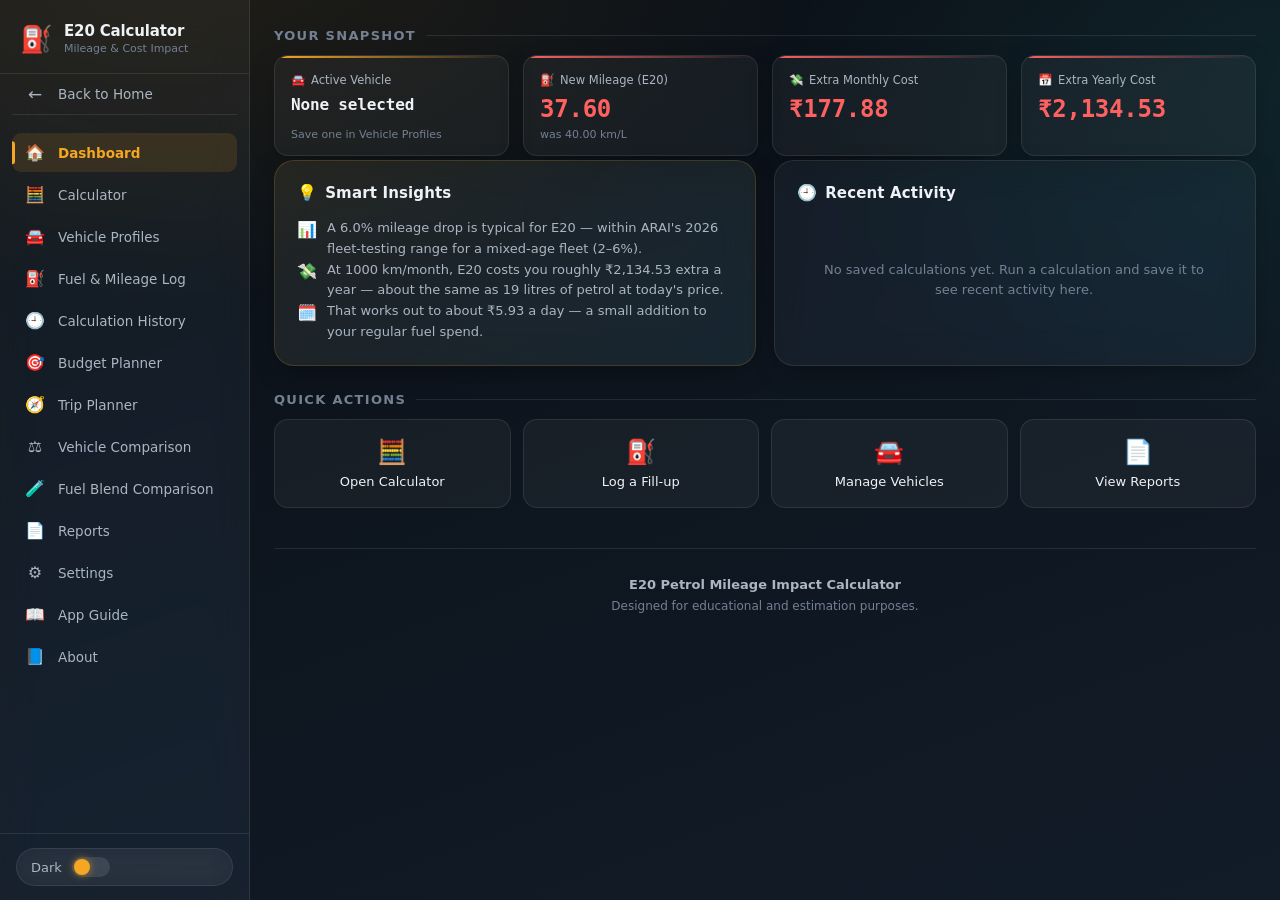
==== commit 49b17706: "Updated app Updated app" ====
--- a/app/index.html
+++ b/app/index.html
@@ -37,6 +37,9 @@
         <div class="brand-sub">Mileage &amp; Cost Impact</div>
       </div>
     </div>
+    <a class="home-link" href="../index.html" aria-label="Back to FuelIQ home page">
+      <span class="nav-icon">←</span><span class="nav-label">Back to Home</span>
+    </a>
     <div class="sidebar-nav" id="sidebarNav">
       <button class="nav-item" data-tab="dashboard"><span class="nav-icon">🏠</span><span class="nav-label">Dashboard</span></button>
       <button class="nav-item" data-tab="calculator"><span class="nav-icon">🧮</span><span class="nav-label">Calculator</span></button>
--- a/app/styles.css
+++ b/app/styles.css
@@ -393,6 +393,18 @@
   }
   .sidebar-footer{ padding:14px 16px; border-top:1px solid var(--glass-brd); }
 
+  /* Back-to-Home link — sits under the brand, styled like a nav item but
+     visually set apart with a bottom divider. Uses the app's own tokens. */
+  .home-link{
+    display:flex; align-items:center; gap:12px; text-decoration:none;
+    color:var(--text-1); font-size:13.5px; font-family:var(--font-body); font-weight:500;
+    margin:0 12px 6px; padding:10px 12px; border-radius:var(--radius-sm);
+    border-bottom:1px solid var(--glass-brd); border-radius:var(--radius-sm) var(--radius-sm) 0 0;
+    transition:background .15s ease, color .15s ease;
+  }
+  .home-link .nav-icon{ font-size:17px; width:22px; text-align:center; flex-shrink:0; }
+  .home-link:hover{ background:rgba(245,166,35,0.10); color:var(--amber); }
+
   .app-main{ flex:1; min-width:0; }
 
   /* Tab panels: only the active one is shown. */
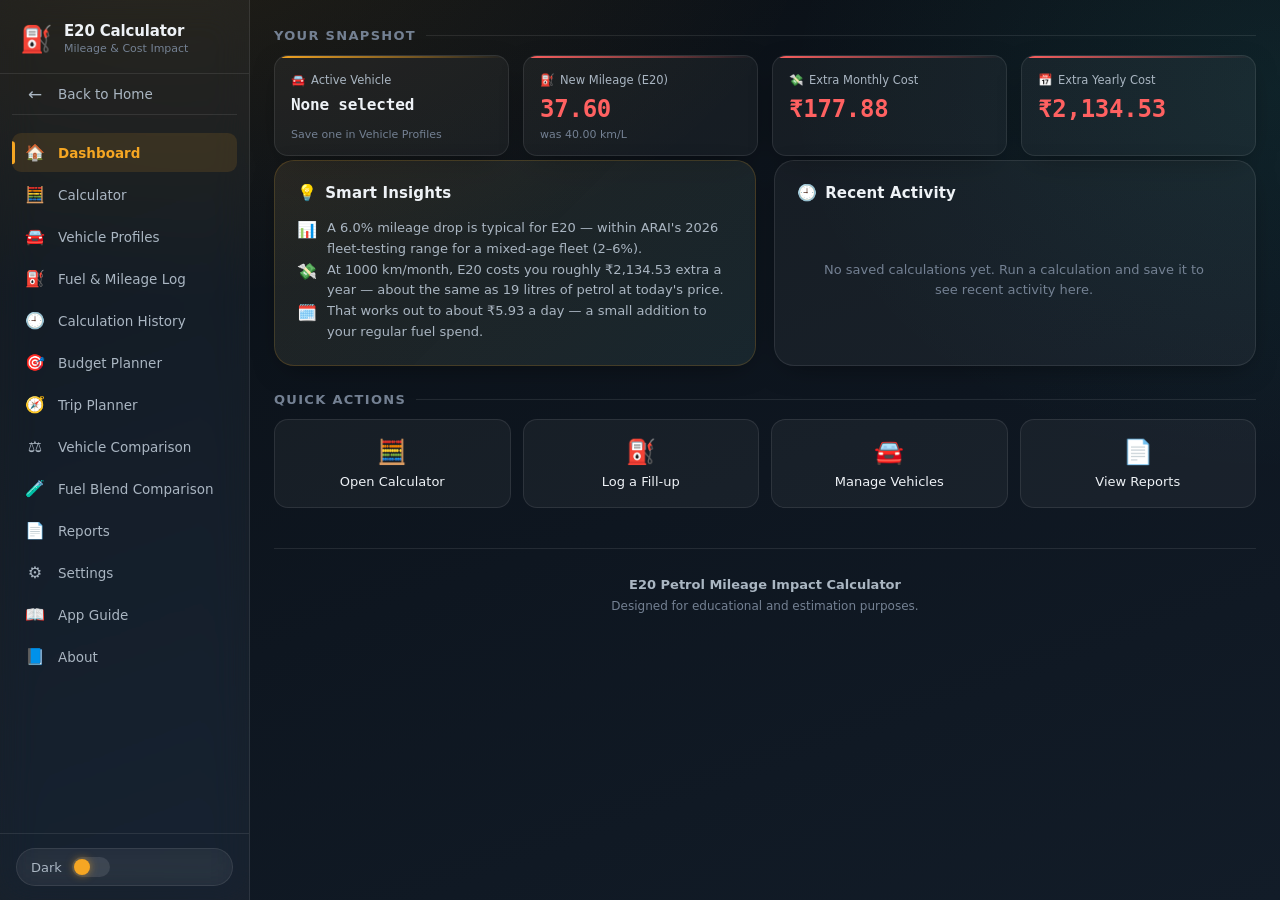
==== commit 29a995fc: "FuelIQ version 1.1 FuelIQ version 1.1" ====
--- a/app/index.html
+++ b/app/index.html
@@ -1,6 +1,14 @@
 <!DOCTYPE html>
 <html lang="en">
 <head>
+<!-- Google tag (gtag.js) -->
+<script async src="https://www.googletagmanager.com/gtag/js?id=G-XNHPZY3TF4"></script>
+<script>
+  window.dataLayer = window.dataLayer || [];
+  function gtag(){dataLayer.push(arguments);}
+  gtag('js', new Date());
+  gtag('config', 'G-XNHPZY3TF4');
+</script>
 <meta charset="UTF-8">
 <meta name="viewport" content="width=device-width, initial-scale=1.0">
 <title>E20 Mileage &amp; Cost Impact Calculator</title>
@@ -96,6 +104,18 @@
       <div class="card">
         <h2><span class="ic">⛽</span>Your Numbers</h2>
 
+        <div class="field vehicle-switcher">
+          <label>Vehicle
+            <span class="tip">i<span class="bubble">Switch between your saved vehicles without leaving the calculator. Mileage loads automatically.</span></span>
+          </label>
+          <div class="input-row no-prefix">
+            <select id="calcVehicleSelect" class="styled-select">
+              <option value="">No vehicle selected</option>
+            </select>
+          </div>
+          <button type="button" class="link-btn" id="manageVehiclesBtn">＋ Add or manage vehicles</button>
+        </div>
+
         <div class="field">
           <label>Original Mileage (km/L)
             <span class="tip">i<span class="bubble">Your car's mileage before E20, in kilometres per litre.</span></span>
@@ -303,6 +323,16 @@
               <option>CNG</option>
               <option>Diesel</option>
             </select>
+          </div>
+        </div>
+
+        <div class="field">
+          <label>Mileage (km/L)
+            <span class="tip">i<span class="bubble">This vehicle's normal mileage before E20. Saved with the profile, and used for every calculation while this vehicle is active.</span></span>
+          </label>
+          <div class="input-row">
+            <input type="number" id="vehicleMileage" min="0.1" step="0.1" placeholder="e.g. 18">
+            <span class="suffix">km/L</span>
           </div>
         </div>
 
--- a/app/styles.css
+++ b/app/styles.css
@@ -393,6 +393,41 @@
   }
   .sidebar-footer{ padding:14px 16px; border-top:1px solid var(--glass-brd); }
 
+  /* Recent Activity rows are actionable — click to restore that calculation. */
+  .recent-item{
+    cursor:pointer; display:flex; align-items:center; justify-content:space-between; gap:10px;
+    transition:background .15s ease, border-color .15s ease, transform .15s ease;
+  }
+  .recent-item:hover, .recent-item:focus-visible{
+    background:rgba(245,166,35,0.08);
+    border-color:rgba(245,166,35,0.35);
+    transform:translateX(2px);
+    outline:none;
+  }
+  .recent-cta{
+    flex-shrink:0; font-size:11.5px; font-weight:700; color:var(--amber);
+    opacity:0; transition:opacity .15s ease; white-space:nowrap;
+  }
+  .recent-item:hover .recent-cta,
+  .recent-item:focus-visible .recent-cta{ opacity:1; }
+  @media (max-width:640px){
+    /* No hover on touch — always show the affordance. */
+    .recent-cta{ opacity:.75; }
+  }
+
+  /* Compact vehicle switcher at the top of the Calculator — lets you change
+     vehicle without a trip to the Vehicle Profiles tab. */
+  .vehicle-switcher{
+    padding-bottom:14px; margin-bottom:16px;
+    border-bottom:1px dashed var(--glass-brd);
+  }
+  .link-btn{
+    margin-top:8px; padding:0; background:none; border:none; cursor:pointer;
+    color:var(--amber); font-family:var(--font-body); font-size:12.5px; font-weight:600;
+    opacity:.9; transition:opacity .15s ease;
+  }
+  .link-btn:hover{ opacity:1; text-decoration:underline; }
+
   /* Back-to-Home link — sits under the brand, styled like a nav item but
      visually set apart with a bottom divider. Uses the app's own tokens. */
   .home-link{
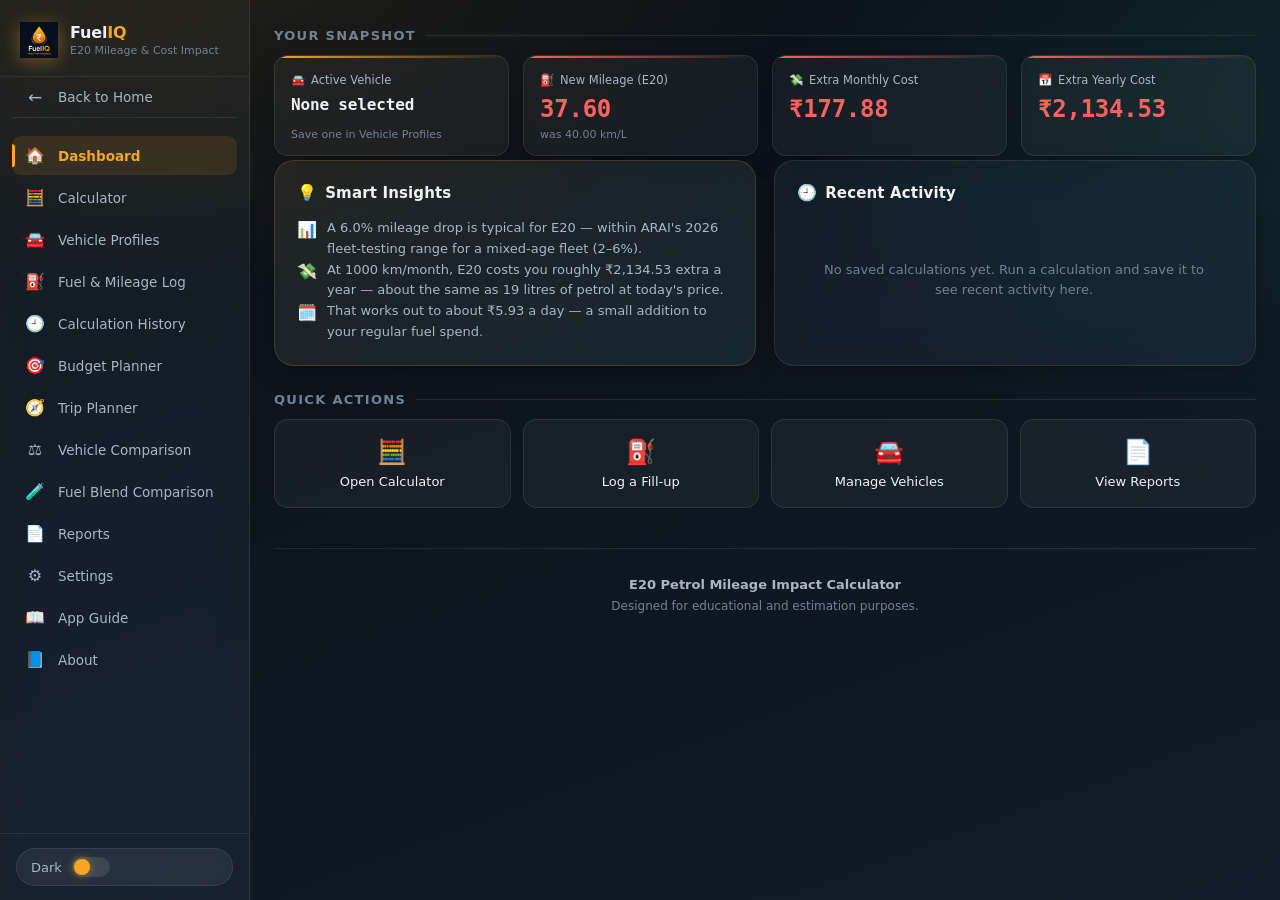
==== commit 158b0611: "v1.1.1 v1.1.1" ====
--- a/app/index.html
+++ b/app/index.html
@@ -1,6 +1,10 @@
 <!DOCTYPE html>
 <html lang="en">
 <head>
+<meta name="author" content="Makhdumhusain Kodkeri">
+<meta name="copyright" content="Copyright (c) 2026 Makhdumhusain Kodkeri. Licensed under the MIT License.">
+<link rel="license" href="https://github.com/Makhdum813">
+
 <!-- Google tag (gtag.js) -->
 <script async src="https://www.googletagmanager.com/gtag/js?id=G-XNHPZY3TF4"></script>
 <script>
@@ -11,7 +15,7 @@
 </script>
 <meta charset="UTF-8">
 <meta name="viewport" content="width=device-width, initial-scale=1.0">
-<title>E20 Mileage &amp; Cost Impact Calculator</title>
+<title>FuelIQ — E20 Mileage &amp; Cost Impact Calculator</title>
 <link rel="manifest" href="manifest.json">
 <meta name="theme-color" content="#0a0f14">
 <meta name="description" content="See how switching to E20 petrol affects your mileage, fuel cost, and monthly running expenses.">
@@ -29,7 +33,7 @@
     <button class="hamburger-btn" id="hamburgerBtn" aria-label="Open navigation menu" aria-expanded="false">
       <span></span><span></span><span></span>
     </button>
-    <div class="mobile-topbar-title">⛽ E20 Calculator</div>
+    <div class="mobile-topbar-title"><img class="brand-logo" src="assets/logo.png" alt="" width="24" height="24">Fuel<b>IQ</b></div>
     <div class="theme-toggle" id="themeToggleMobile" role="button" aria-label="Toggle theme">
       <div class="toggle-track"><div class="toggle-dot"></div></div>
     </div>
@@ -39,10 +43,10 @@
 
   <nav class="app-sidebar" id="appSidebar">
     <div class="sidebar-brand">
-      <span class="brand-icon">⛽</span>
+      <img class="brand-logo" src="assets/logo.png" alt="FuelIQ logo" width="38" height="38">
       <div>
-        <div class="brand-title">E20 Calculator</div>
-        <div class="brand-sub">Mileage &amp; Cost Impact</div>
+        <div class="brand-title">Fuel<b>IQ</b></div>
+        <div class="brand-sub">E20 Mileage &amp; Cost Impact</div>
       </div>
     </div>
     <a class="home-link" href="../index.html" aria-label="Back to FuelIQ home page">
@@ -301,17 +305,19 @@
               <option value="">Select company…</option>
             </select>
           </div>
+          <input type="text" id="customCompany" class="custom-input" placeholder="Type the manufacturer name" style="display:none;" maxlength="40">
         </div>
 
         <div class="field">
           <label>Vehicle Model
-            <span class="tip">i<span class="bubble">Pick a model — the reference image and quick facts load automatically from Wikipedia.</span></span>
+            <span class="tip">i<span class="bubble">Can't find your model? Choose "Other — type your own" at the bottom of the list and enter any name.</span></span>
           </label>
           <div class="input-row no-prefix">
             <select id="vehicleModel" class="styled-select" disabled>
               <option value="">Select company first…</option>
             </select>
           </div>
+          <input type="text" id="customModel" class="custom-input" placeholder="Type your model name" style="display:none;" maxlength="40">
         </div>
 
         <div class="field">
@@ -336,9 +342,15 @@
           </div>
         </div>
 
-        <div class="btn-row" style="margin-bottom:16px;">
+        <div class="btn-row" style="margin-bottom:10px;">
           <button class="btn btn-ghost" id="fetchImageBtn">🔄 Refresh Image</button>
           <button class="btn btn-primary" id="saveProfileBtn">💾 Save Vehicle</button>
+        </div>
+
+        <div class="btn-row" style="margin-bottom:16px;">
+          <button class="btn btn-ghost" id="uploadPhotoBtn">📷 Upload Your Photo</button>
+          <button class="btn btn-ghost" id="removePhotoBtn" style="display:none;">🗑 Remove Photo</button>
+          <input type="file" id="photoInput" accept="image/*" style="display:none;">
         </div>
 
         <div class="vehicle-preview" id="vehiclePreview">
@@ -701,6 +713,37 @@
       <li>US Department of Energy, Alternative Fuels Data Center — fuel property comparisons</li>
     </ul>
   </div>
+
+  <div class="section-title">Licence &amp; Legal</div>
+  <div class="card">
+    <h2><span class="ic">©</span>Copyright, licence and disclaimer</h2>
+    <p class="edu-p">
+      <strong>FuelIQ</strong> — E20 Fuel Economics Analytics.<br>
+      Copyright © 2026 <strong>Makhdumhusain Kodkeri</strong>. All rights reserved except as granted below.
+    </p>
+    <p class="edu-p">
+      FuelIQ is free and open-source software, released under the <strong>MIT Licence</strong>. You are free to
+      use, copy, modify and distribute it — including commercially — on one condition: the original copyright
+      notice and licence text must be retained in any copy or substantial portion of the software.
+      <strong>Attribution is required.</strong> The full licence text ships with the source code.
+    </p>
+    <p class="edu-p">
+      <strong>Disclaimer.</strong> FuelIQ produces estimates for informational and educational purposes only,
+      derived from publicly available data and a clearly-labelled energy-density model. Real-world fuel economy
+      depends on your vehicle's condition, driving style, load, terrain and traffic. Figures shown are not a
+      guarantee of actual savings or costs, and nothing here constitutes financial, mechanical or professional
+      advice. Always verify against your own measured mileage.
+    </p>
+    <p class="edu-p">
+      <strong>Privacy.</strong> FuelIQ has no backend and no user accounts. Every vehicle, fuel-log entry and
+      calculation is stored solely in your own browser's local storage and is never transmitted to any server.
+    </p>
+    <p class="edu-p">
+      <strong>Name.</strong> "FuelIQ" is used here as the name of an independent personal project. It is not
+      affiliated with, endorsed by, or connected to any other company, product or registered trade mark of a
+      similar name.
+    </p>
+  </div>
       </section>
 
 
--- a/app/styles.css
+++ b/app/styles.css
@@ -1,3 +1,10 @@
+/*!
+ * FuelIQ — E20 Fuel Economics Analytics
+ * https://fueliq-app.netlify.app/
+ *
+ * Copyright (c) 2026 Makhdumhusain Kodkeri
+ * Released under the MIT License. Attribution required.
+ */
   :root{
     --bg-0:#0a0f14;
     --bg-1:#0e1620;
@@ -374,8 +381,22 @@
     border-bottom:1px solid var(--glass-brd);
   }
   .sidebar-brand .brand-icon{ font-size:26px; line-height:1; }
-  .sidebar-brand .brand-title{ font-family:var(--font-display); font-weight:700; font-size:15px; letter-spacing:-0.01em; }
+  .sidebar-brand .brand-title{ font-family:var(--font-display); font-weight:700; font-size:16px; letter-spacing:-0.01em; }
+  .sidebar-brand .brand-title b{ color:#f5a623; font-weight:800; }
   .sidebar-brand .brand-sub{ font-size:11px; color:var(--text-2); margin-top:2px; }
+
+  /* FuelIQ mark */
+  .brand-logo{
+    width:38px; height:auto; flex-shrink:0; display:block;
+    filter:drop-shadow(0 3px 9px rgba(245,166,35,0.40));
+    transition:transform .45s cubic-bezier(.34,1.56,.64,1), filter .3s ease;
+  }
+  .sidebar-brand:hover .brand-logo{
+    transform:rotate(-10deg) scale(1.1);
+    filter:drop-shadow(0 5px 14px rgba(245,166,35,0.60));
+  }
+  .mobile-topbar-title .brand-logo{ width:24px; }
+  .mobile-topbar-title b{ color:#f5a623; font-weight:800; }
 
   .sidebar-nav{ flex:1; overflow-y:auto; padding:12px 12px 20px; display:flex; flex-direction:column; gap:3px; }
   .nav-item{
@@ -392,6 +413,18 @@
     width:3px; height:60%; background:var(--amber); border-radius:0 3px 3px 0;
   }
   .sidebar-footer{ padding:14px 16px; border-top:1px solid var(--glass-brd); }
+
+  /* Free-text inputs revealed by the "Other" option in the company/model lists. */
+  .custom-input{
+    width:100%; margin-top:8px; padding:11px 13px;
+    background:var(--surface-2, rgba(255,255,255,0.03));
+    border:1px solid var(--glass-brd); border-radius:var(--radius-sm);
+    color:var(--text-0); font-family:var(--font-body); font-size:14px;
+  }
+  .custom-input:focus{
+    outline:none; border-color:var(--amber);
+    box-shadow:0 0 0 3px rgba(245,166,35,0.15);
+  }
 
   /* Recent Activity rows are actionable — click to restore that calculation. */
   .recent-item{
@@ -497,7 +530,7 @@
       background:var(--glass); border-bottom:1px solid var(--glass-brd);
       backdrop-filter:blur(18px) saturate(140%); -webkit-backdrop-filter:blur(18px) saturate(140%);
     }
-    .mobile-topbar-title{ font-family:var(--font-display); font-weight:700; font-size:15px; }
+    .mobile-topbar-title{ font-family:var(--font-display); font-weight:700; font-size:15px; display:flex; align-items:center; gap:8px; }
     .hamburger-btn{ display:flex; }
 
     .app-sidebar{
